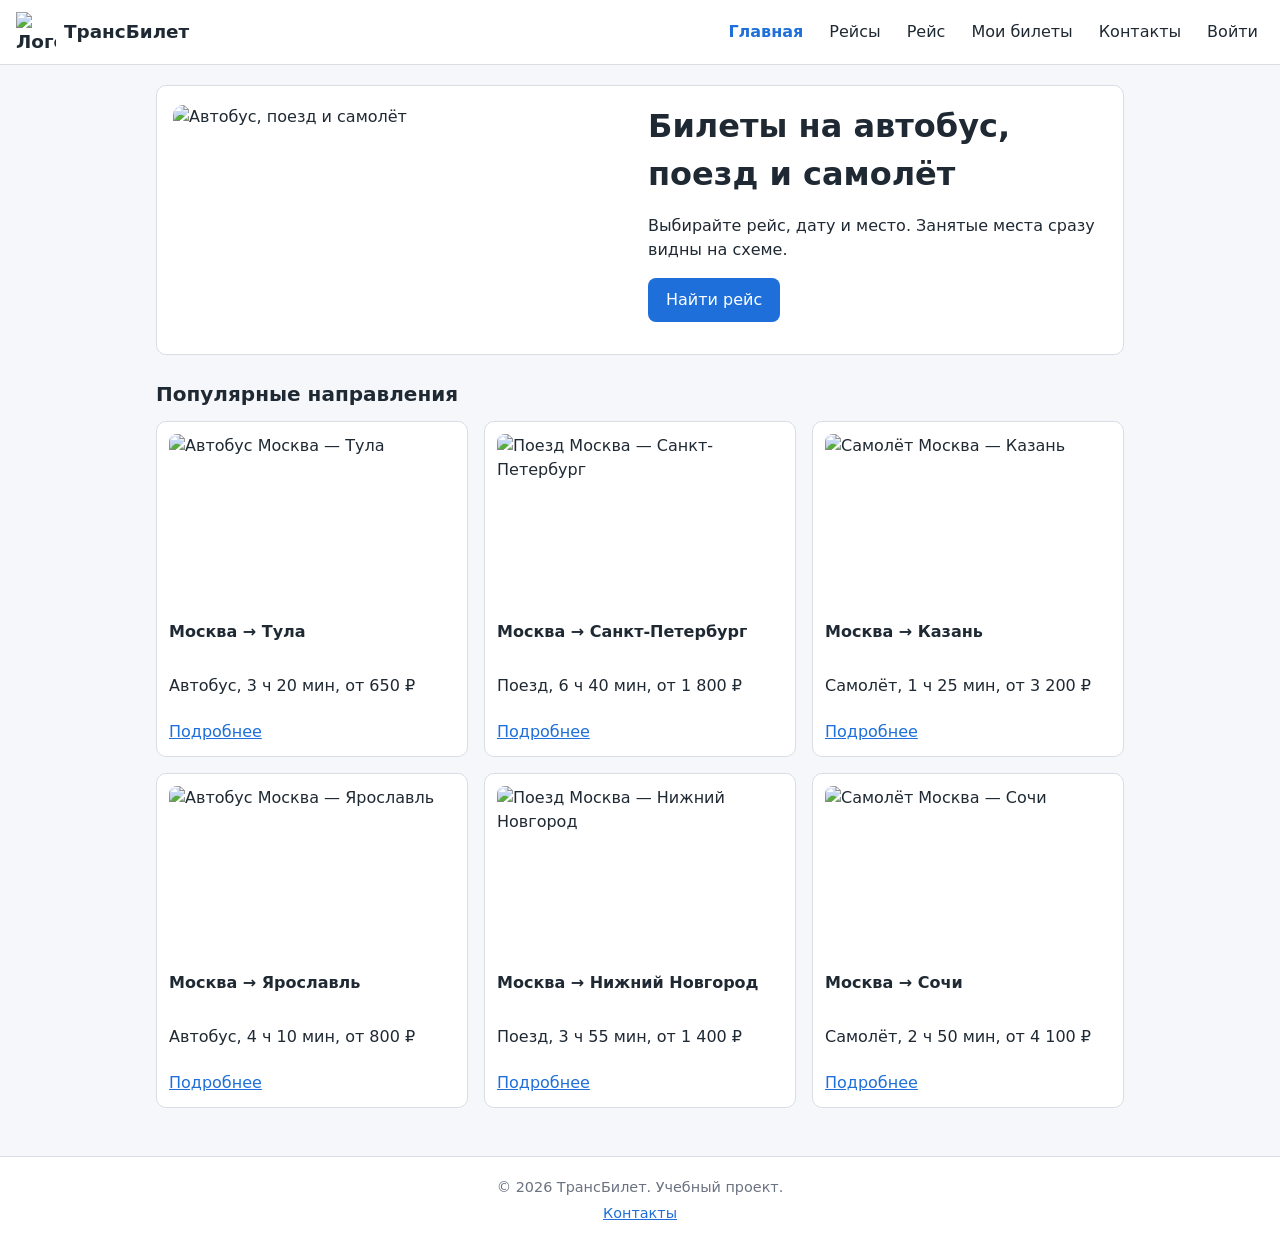
==== index.html @ 279cc083 "практические 1 и 2; хтмл, жабаскрипт, css" ====
<!DOCTYPE html>
<html lang="ru">
<head>
  <meta charset="UTF-8">
  <meta name="viewport" content="width=device-width, initial-scale=1.0">
  <title>ТрансБилет — покупка билетов на транспорт</title>
  <link rel="stylesheet" href="style.css">
</head>
<body>
  <header class="site-header">
    <a href="index.html" class="logo">
      <img src="img/logo.svg" alt="Логотип ТрансБилет" width="40" height="40">
      <span>ТрансБилет</span>
    </a>
    <nav class="main-nav" aria-label="Основная навигация">
      <ul>
        <li><a href="index.html" class="active">Главная</a></li>
        <li><a href="catalog.html">Рейсы</a></li>
        <li><a href="item.html">Рейс</a></li>
        <li><a href="action.html">Мои билеты</a></li>
        <li><a href="contacts.html">Контакты</a></li>
        <li data-auth-slot></li>
      </ul>
    </nav>
  </header>

  <main>
    <section class="hero">
      <img src="img/hero.svg" alt="Автобус, поезд и самолёт" class="hero-img" width="800" height="400">
      <div class="hero-text">
        <h1>Билеты на автобус, поезд и самолёт</h1>
        <p>Выбирайте рейс, дату и место. Занятые места сразу видны на схеме.</p>
        <p><a href="catalog.html" class="btn">Найти рейс</a></p>
      </div>
    </section>

    <section class="featured">
      <h2>Популярные направления</h2>
      <ul class="card-grid">
        <li class="card">
          <img src="img/bus.svg" alt="Автобус Москва — Тула" width="400" height="240">
          <h3>Москва → Тула</h3>
          <p>Автобус, 3 ч 20 мин, от 650 ₽</p>
          <a href="item.html?id=1">Подробнее</a>
        </li>
        <li class="card">
          <img src="img/train.svg" alt="Поезд Москва — Санкт-Петербург" width="400" height="240">
          <h3>Москва → Санкт-Петербург</h3>
          <p>Поезд, 6 ч 40 мин, от 1 800 ₽</p>
          <a href="item.html?id=2">Подробнее</a>
        </li>
        <li class="card">
          <img src="img/plane.svg" alt="Самолёт Москва — Казань" width="400" height="240">
          <h3>Москва → Казань</h3>
          <p>Самолёт, 1 ч 25 мин, от 3 200 ₽</p>
          <a href="item.html?id=3">Подробнее</a>
        </li>
        <li class="card">
          <img src="img/bus.svg" alt="Автобус Москва — Ярославль" width="400" height="240">
          <h3>Москва → Ярославль</h3>
          <p>Автобус, 4 ч 10 мин, от 800 ₽</p>
          <a href="item.html?id=4">Подробнее</a>
        </li>
        <li class="card">
          <img src="img/train.svg" alt="Поезд Москва — Нижний Новгород" width="400" height="240">
          <h3>Москва → Нижний Новгород</h3>
          <p>Поезд, 3 ч 55 мин, от 1 400 ₽</p>
          <a href="item.html?id=5">Подробнее</a>
        </li>
        <li class="card">
          <img src="img/plane.svg" alt="Самолёт Москва — Сочи" width="400" height="240">
          <h3>Москва → Сочи</h3>
          <p>Самолёт, 2 ч 50 мин, от 4 100 ₽</p>
          <a href="item.html?id=6">Подробнее</a>
        </li>
      </ul>
    </section>
  </main>

  <footer class="site-footer">
    <p>© 2026 ТрансБилет. Учебный проект.</p>
    <p><a href="contacts.html">Контакты</a></p>
  </footer>

  <script src="ui.js"></script>
  <script src="auth.js"></script>
</body>
</html>
---- style.css ----
*, *::before, *::after { box-sizing: border-box; }

:root {
  --bg: #f5f7fa;
  --surface: #ffffff;
  --text: #1f2933;
  --muted: #6b7280;
  --accent: #1e6fd9;
  --accent-dark: #1552a3;
  --border: #d9dee5;
  --radius: 10px;
}

html { -webkit-text-size-adjust: 100%; }

body {
  margin: 0;
  font-family: system-ui, -apple-system, "Segoe UI", Roboto, Arial, sans-serif;
  background: var(--bg);
  color: var(--text);
  line-height: 1.5;
  font-size: 16px;
  opacity: 0;
  transition: opacity .22s ease;
}
body.page-ready { opacity: 1; }
body.page-leaving { opacity: 0; }

img { max-width: 100%; height: auto; display: block; }
a { color: var(--accent); }

.site-header {
  display: flex;
  flex-wrap: wrap;
  align-items: center;
  justify-content: space-between;
  gap: 12px;
  padding: 12px 16px;
  background: var(--surface);
  border-bottom: 1px solid var(--border);
}
.logo {
  display: flex;
  align-items: center;
  gap: 8px;
  font-weight: 700;
  text-decoration: none;
  color: var(--text);
  font-size: 1.15rem;
}
.main-nav ul {
  display: flex;
  flex-wrap: wrap;
  align-items: center;
  gap: 8px 14px;
  list-style: none;
  margin: 0;
  padding: 0;
}
.main-nav a {
  text-decoration: none;
  color: var(--text);
  padding: 6px;
  border-radius: 6px;
}
.main-nav a:hover,
.main-nav a:focus { background: #eef4fd; }
.main-nav a.active { color: var(--accent); font-weight: 600; }

main {
  max-width: 1000px;
  margin: 0 auto;
  padding: 20px 16px 48px;
}
h1 { font-size: 1.7rem; margin: 0 0 16px; }
h2 { font-size: 1.25rem; margin: 24px 0 12px; }
h3 { font-size: 1rem; margin: 8px 0; }
.note { color: var(--muted); font-size: 0.9rem; }

.btn {
  display: inline-block;
  background: var(--accent);
  color: #fff;
  text-decoration: none;
  padding: 10px 18px;
  border: none;
  border-radius: 8px;
  font-size: 1rem;
  cursor: pointer;
  font-family: inherit;
  transition: background .15s ease, transform .15s ease;
}
.btn:hover, .btn:focus { background: var(--accent-dark); }
.btn:active { transform: translateY(1px); }
.btn--disabled, .btn:disabled { opacity: 0.55; cursor: not-allowed; }
.btn-ghost {
  background: transparent;
  color: var(--accent);
  border: 1px solid var(--accent);
}
.btn-ghost:hover { background: var(--accent); color: #fff; }
.btn-small { padding: 6px 12px; font-size: .9rem; }
.btn-link {
  background: transparent;
  color: var(--accent);
  border: none;
  cursor: pointer;
  font: inherit;
  padding: 6px 4px;
}
.btn-link:hover { background: #eef4fd; border-radius: 6px; }
.user-name { font-weight: 600; margin-right: 6px; }

.hero {
  display: grid;
  gap: 16px;
  background: var(--surface);
  border: 1px solid var(--border);
  border-radius: var(--radius);
  padding: 16px;
}
.hero-img { border-radius: var(--radius); width: 100%; }

.card-grid {
  display: grid;
  grid-template-columns: repeat(auto-fill, minmax(240px, 1fr));
  gap: 16px;
  list-style: none;
  margin: 0;
  padding: 0;
}
.card {
  background: var(--surface);
  border: 1px solid var(--border);
  border-radius: var(--radius);
  padding: 12px;
  display: flex;
  flex-direction: column;
  gap: 6px;
  transition: transform .18s ease, box-shadow .18s ease;
}
.card:hover {
  transform: translateY(-3px);
  box-shadow: 0 8px 20px rgba(20,30,60,.12);
}
.card img { border-radius: 8px; }
.card a { margin-top: auto; }

.filters {
  display: grid;
  grid-template-columns: repeat(auto-fill, minmax(180px, 1fr));
  gap: 12px;
  background: var(--surface);
  border: 1px solid var(--border);
  border-radius: var(--radius);
  padding: 14px;
  margin-bottom: 12px;
  align-items: end;
}
.filters label {
  display: flex;
  flex-direction: column;
  gap: 4px;
  font-size: 0.9rem;
  color: var(--muted);
}
.filters input,
.filters select {
  padding: 8px 10px;
  font: inherit;
  border: 1px solid var(--border);
  border-radius: 8px;
  background: #fff;
}
.filters button { justify-self: start; }

.table-wrap { overflow-x: auto; }
.catalog-table {
  width: 100%;
  border-collapse: collapse;
  background: var(--surface);
  border: 1px solid var(--border);
  border-radius: var(--radius);
  overflow: hidden;
  min-width: 480px;
}
.catalog-table caption {
  text-align: left;
  padding: 8px 0;
  color: var(--muted);
  caption-side: top;
}
.catalog-table th,
.catalog-table td {
  padding: 10px 12px;
  text-align: left;
  border-bottom: 1px solid var(--border);
}
.catalog-table thead th { background: #eef4fd; }

.row-appear {
  opacity: 0;
  transform: translateY(6px);
  animation: rowIn .35s forwards;
}
@keyframes rowIn { to { opacity: 1; transform: none; } }

.item-detail {
  background: var(--surface);
  border: 1px solid var(--border);
  border-radius: var(--radius);
  padding: 16px;
}
.item-img { border-radius: var(--radius); margin-bottom: 16px; width: 100%; }
.specs {
  display: grid;
  grid-template-columns: max-content 1fr;
  gap: 6px 16px;
  margin: 0 0 16px;
}
.specs dt { font-weight: 600; }
.specs dd { margin: 0; }

.seat-map {
  display: grid;
  grid-template-columns: repeat(4, 44px);
  gap: 8px;
  margin: 8px 0 20px;
}
.seat {
  display: flex;
  align-items: center;
  justify-content: center;
  width: 44px;
  height: 44px;
  border-radius: 8px;
  border: 1px solid var(--border);
  background: #eaf3ff;
  font-size: 0.9rem;
  font-weight: 600;
  color: var(--accent-dark);
  cursor: pointer;
  font-family: inherit;
  transition: background .12s ease, transform .12s ease;
}
.seat:hover:not(:disabled) { background: #d8e6ff; }
.seat.taken {
  background: #d1d5db;
  color: #6b7280;
  text-decoration: line-through;
  cursor: not-allowed;
}
.seat:disabled { cursor: not-allowed; }
.seat.selected {
  background: var(--accent);
  color: #fff;
  border-color: var(--accent-dark);
  transform: scale(1.05);
}

form { display: grid; gap: 10px; max-width: 480px; }
fieldset {
  border: 1px solid var(--border);
  border-radius: var(--radius);
  padding: 12px;
  display: grid;
  gap: 8px;
}
legend { font-weight: 600; padding: 0 4px; }
label { font-size: 0.9rem; color: var(--text); }
input, select, textarea {
  width: 100%;
  padding: 8px 10px;
  font: inherit;
  border: 1px solid var(--border);
  border-radius: 8px;
  background: #fff;
  color: var(--text);
}
input:focus, select:focus, textarea:focus {
  outline: 2px solid var(--accent);
  outline-offset: 1px;
}
[aria-invalid="true"] { border-color: #c0392b; outline-color: #c0392b; }
.field-error { color: #c0392b; font-size: 0.85rem; margin: 2px 0 0; }
.form-status { margin-top: 10px; font-size: 0.9rem; }
.form-status--ok    { color: #1e7a3c; }
.form-status--error { color: #c0392b; }

.order-summary,
.feedback,
.contact-info {
  background: var(--surface);
  border: 1px solid var(--border);
  border-radius: var(--radius);
  padding: 16px;
  margin-bottom: 20px;
}
.order-summary ul { margin: 0 0 12px; padding-left: 20px; }
.total { font-size: 1.1rem; margin: 0; }
.slogan { font-style: italic; color: var(--muted); }

#weather-box {
  background: var(--surface);
  border: 1px solid var(--border);
  border-radius: var(--radius);
  padding: 12px 16px;
  font-size: 0.95rem;
  margin: 12px 0 20px;
}

#map {
  height: 320px;
  border-radius: var(--radius);
  margin-bottom: 20px;
  border: 1px solid var(--border);
}

.auth-grid {
  display: grid;
  grid-template-columns: repeat(auto-fill, minmax(280px, 1fr));
  gap: 20px;
}
.auth-card {
  background: var(--surface);
  border: 1px solid var(--border);
  border-radius: var(--radius);
  padding: 20px;
}

.reveal {
  opacity: 0;
  transform: translateY(14px);
  transition: opacity .45s ease, transform .45s ease;
}
.reveal--visible { opacity: 1; transform: none; }

.toast {
  position: fixed;
  left: 50%;
  bottom: 24px;
  transform: translateX(-50%) translateY(20px);
  background: #1f2933;
  color: #fff;
  padding: 10px 18px;
  border-radius: 999px;
  font-size: .95rem;
  opacity: 0;
  transition: opacity .25s ease, transform .25s ease;
  z-index: 1000;
  pointer-events: none;
  max-width: 90vw;
  text-align: center;
  box-shadow: 0 8px 22px rgba(20,30,60,.25);
}
.toast--visible { opacity: 1; transform: translateX(-50%) translateY(0); }
.toast--error   { background: #c0392b; }
.toast--ok      { background: #1e7a3c; }

.site-footer {
  border-top: 1px solid var(--border);
  background: var(--surface);
  padding: 16px;
  text-align: center;
  color: var(--muted);
  font-size: 0.9rem;
}
.site-footer p { margin: 4px 0; }

@media (min-width: 640px) {
  .hero { grid-template-columns: 1fr 1fr; align-items: center; }
  h1 { font-size: 2rem; }
}
@media (max-width: 480px) {
  .seat-map { grid-template-columns: repeat(4, 1fr); }
  .seat { width: 100%; height: 40px; }
  main { padding: 16px 12px 32px; }
}
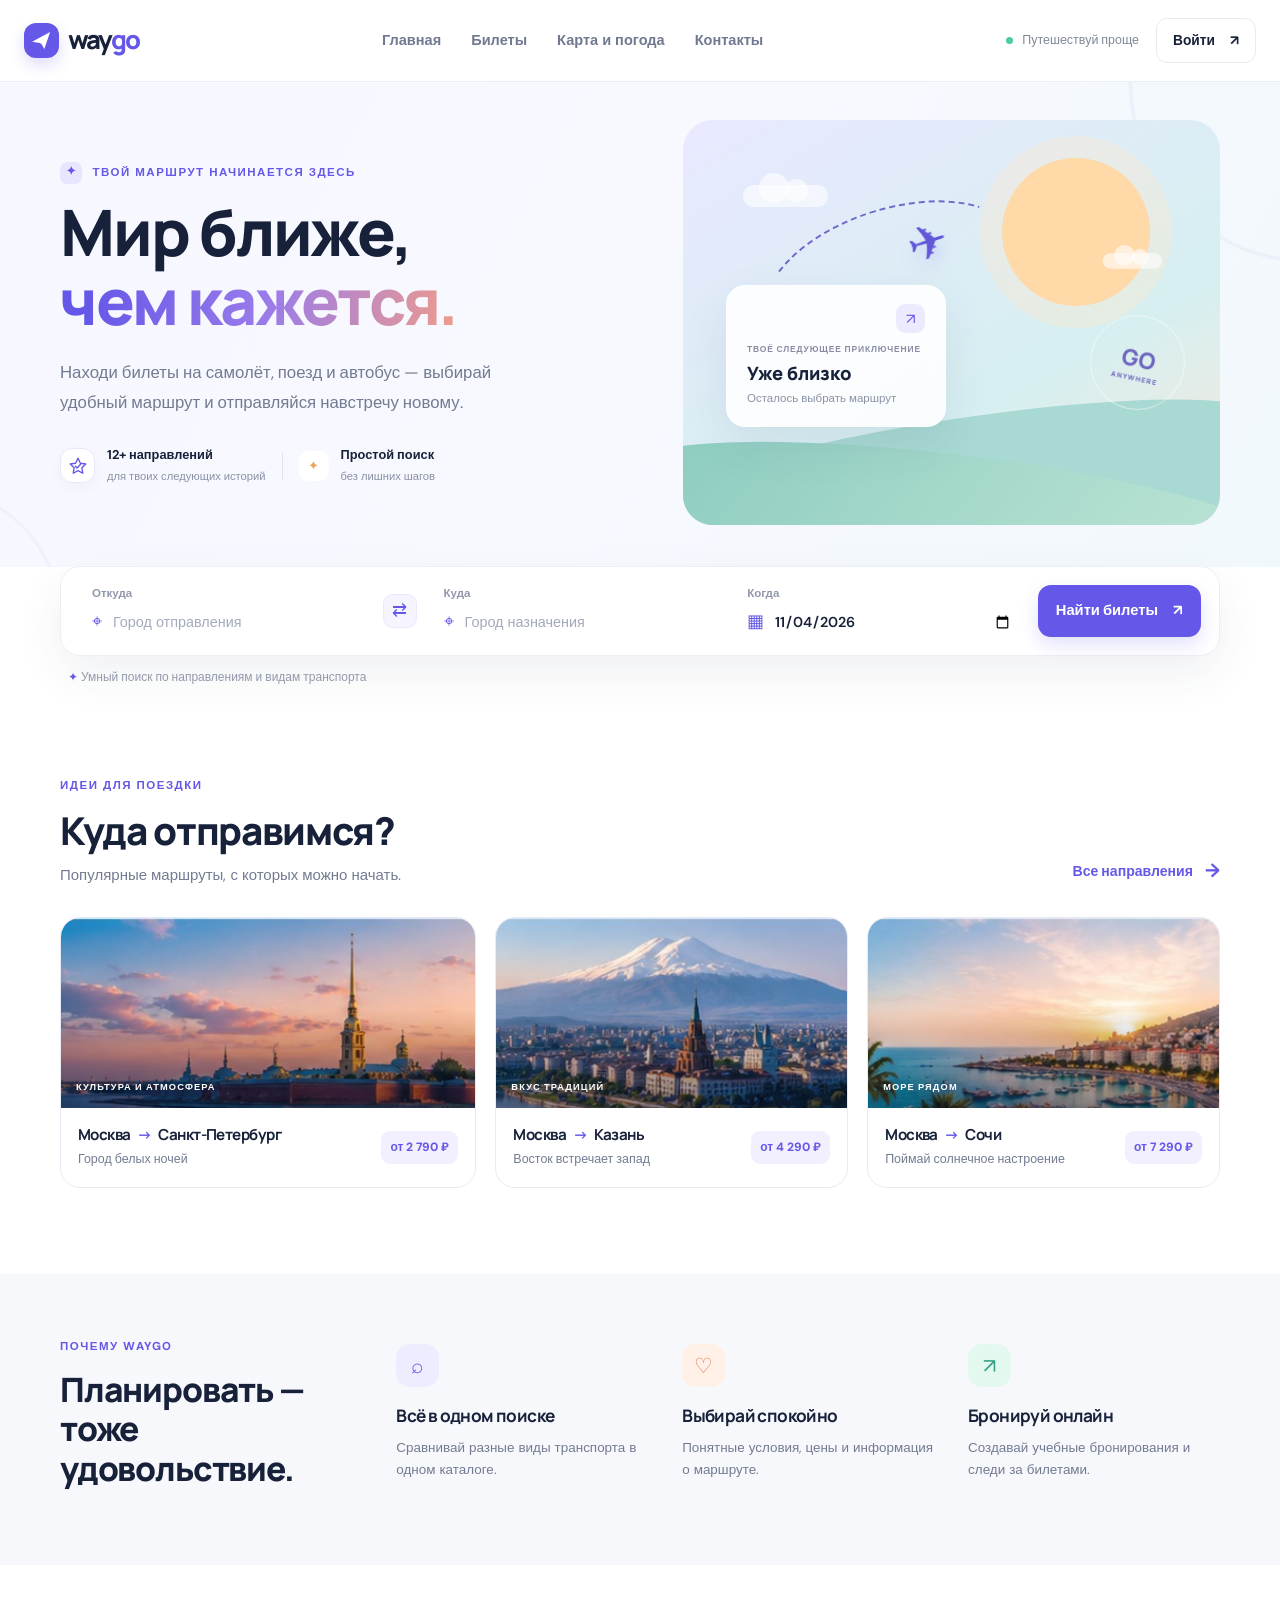
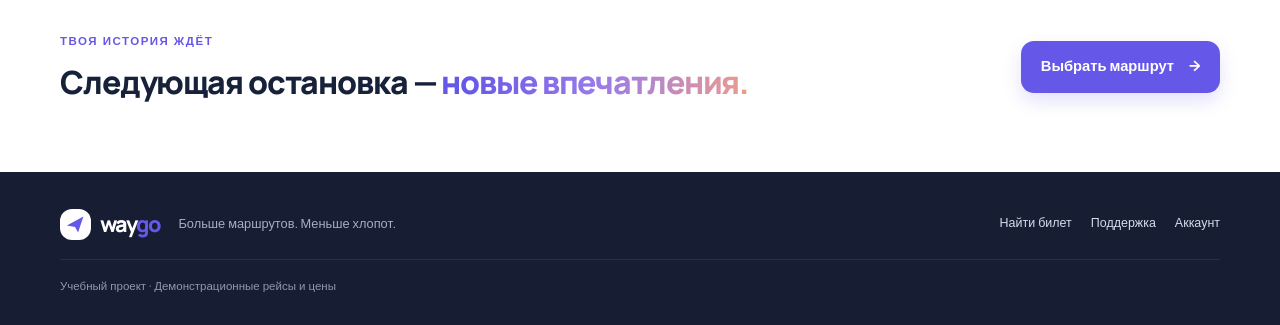
==== commit 4cb17ffb: "ПР 3 и 4: добавлен FastAPI, SQLite, авторизация и деплой" ====
--- a/index.html
+++ b/index.html
@@ -1,88 +1,59 @@
-<!DOCTYPE html>
-<html lang="ru">
-<head>
-  <meta charset="UTF-8">
-  <meta name="viewport" content="width=device-width, initial-scale=1.0">
-  <title>ТрансБилет — покупка билетов на транспорт</title>
-  <link rel="stylesheet" href="style.css">
-</head>
-<body>
-  <header class="site-header">
-    <a href="index.html" class="logo">
-      <img src="img/logo.svg" alt="Логотип ТрансБилет" width="40" height="40">
-      <span>ТрансБилет</span>
-    </a>
-    <nav class="main-nav" aria-label="Основная навигация">
-      <ul>
-        <li><a href="index.html" class="active">Главная</a></li>
-        <li><a href="catalog.html">Рейсы</a></li>
-        <li><a href="item.html">Рейс</a></li>
-        <li><a href="action.html">Мои билеты</a></li>
-        <li><a href="contacts.html">Контакты</a></li>
-        <li data-auth-slot></li>
-      </ul>
-    </nav>
-  </header>
-
-  <main>
-    <section class="hero">
-      <img src="img/hero.svg" alt="Автобус, поезд и самолёт" class="hero-img" width="800" height="400">
-      <div class="hero-text">
-        <h1>Билеты на автобус, поезд и самолёт</h1>
-        <p>Выбирайте рейс, дату и место. Занятые места сразу видны на схеме.</p>
-        <p><a href="catalog.html" class="btn">Найти рейс</a></p>
-      </div>
-    </section>
-
-    <section class="featured">
-      <h2>Популярные направления</h2>
-      <ul class="card-grid">
-        <li class="card">
-          <img src="img/bus.svg" alt="Автобус Москва — Тула" width="400" height="240">
-          <h3>Москва → Тула</h3>
-          <p>Автобус, 3 ч 20 мин, от 650 ₽</p>
-          <a href="item.html?id=1">Подробнее</a>
-        </li>
-        <li class="card">
-          <img src="img/train.svg" alt="Поезд Москва — Санкт-Петербург" width="400" height="240">
-          <h3>Москва → Санкт-Петербург</h3>
-          <p>Поезд, 6 ч 40 мин, от 1 800 ₽</p>
-          <a href="item.html?id=2">Подробнее</a>
-        </li>
-        <li class="card">
-          <img src="img/plane.svg" alt="Самолёт Москва — Казань" width="400" height="240">
-          <h3>Москва → Казань</h3>
-          <p>Самолёт, 1 ч 25 мин, от 3 200 ₽</p>
-          <a href="item.html?id=3">Подробнее</a>
-        </li>
-        <li class="card">
-          <img src="img/bus.svg" alt="Автобус Москва — Ярославль" width="400" height="240">
-          <h3>Москва → Ярославль</h3>
-          <p>Автобус, 4 ч 10 мин, от 800 ₽</p>
-          <a href="item.html?id=4">Подробнее</a>
-        </li>
-        <li class="card">
-          <img src="img/train.svg" alt="Поезд Москва — Нижний Новгород" width="400" height="240">
-          <h3>Москва → Нижний Новгород</h3>
-          <p>Поезд, 3 ч 55 мин, от 1 400 ₽</p>
-          <a href="item.html?id=5">Подробнее</a>
-        </li>
-        <li class="card">
-          <img src="img/plane.svg" alt="Самолёт Москва — Сочи" width="400" height="240">
-          <h3>Москва → Сочи</h3>
-          <p>Самолёт, 2 ч 50 мин, от 4 100 ₽</p>
-          <a href="item.html?id=6">Подробнее</a>
-        </li>
-      </ul>
-    </section>
-  </main>
-
-  <footer class="site-footer">
-    <p>© 2026 ТрансБилет. Учебный проект.</p>
-    <p><a href="contacts.html">Контакты</a></p>
-  </footer>
-
-  <script src="ui.js"></script>
-  <script src="auth.js"></script>
-</body>
-</html>+<!doctype html>
+<html lang="ru">
+<head>
+  <meta charset="utf-8">
+  <meta name="viewport" content="width=device-width, initial-scale=1">
+  <meta name="theme-color" content="#f5f7fb">
+  <meta name="description" content="WayGo — поиск билетов на самолёт, поезд и автобус">
+  <title>Путешествия начинаются здесь — WayGo</title>
+  <link rel="preconnect" href="https://fonts.googleapis.com">
+  <link rel="preconnect" href="https://fonts.gstatic.com" crossorigin>
+  <link href="https://fonts.googleapis.com/css2?family=DM+Sans:wght@400;500;600;700&family=Manrope:wght@400;500;600;700;800&display=swap" rel="stylesheet">
+  <link rel="stylesheet" href="/static/style.css">
+  <script src="/static/app.js" defer></script>
+</head>
+<body>
+<a class="skip-link" href="#main">Перейти к содержимому</a>
+<header class="site-header">
+  <div class="header-inner">
+    <a class="brand" href="/" aria-label="WayGo — главная"><span class="brand-mark" aria-hidden="true"><svg viewBox="0 0 32 32"><path d="M4 17.5 27 5l-7.4 22-4.2-7.6L4 17.5Z" fill="currentColor"/><path d="m15.4 19.4 5.8-7.1-8 5.2" fill="none" stroke="#fff" stroke-width="1.6" stroke-linecap="round" stroke-linejoin="round"/></svg></span><span>way<span class="brand-accent">go</span></span></a>
+    <nav class="main-nav" aria-label="Основная навигация">
+      <a href="/" data-nav="home">Главная</a><a href="/catalog" data-nav="catalog">Билеты</a><a href="/explore" data-nav="explore">Карта и погода</a><a href="/contacts" data-nav="contacts">Контакты</a>
+    </nav>
+    <div class="header-actions"><span class="secure-note"><span class="status-dot"></span> Путешествуй проще</span><a class="button button-small button-outline" href="/auth" id="account-link">Войти <span aria-hidden="true">↗</span></a><button class="menu-toggle" aria-label="Открыть меню" aria-expanded="false">☰</button></div>
+  </div>
+</header>
+<main id="main">
+<section class="hero-section">
+ <div class="hero-bg-orb orb-one"></div><div class="hero-bg-orb orb-two"></div>
+ <div class="container hero-layout">
+  <div class="hero-copy"><div class="eyebrow"><span class="eyebrow-icon">✦</span> ТВОЙ МАРШРУТ НАЧИНАЕТСЯ ЗДЕСЬ</div>
+   <h1>Мир ближе,<br><span class="gradient-text">чем кажется.</span></h1>
+   <p class="hero-lead">Находи билеты на самолёт, поезд и автобус — выбирай удобный маршрут и отправляйся навстречу новому.</p>
+   <div class="hero-proof"><span class="proof-icon" aria-hidden="true"><svg viewBox="0 0 24 24" fill="none"><path d="M12 3.5 14.6 9l5.9.8-4.3 4.2 1 5.9-5.2-2.8-5.2 2.8 1-5.9-4.3-4.2 5.9-.8L12 3.5Z" stroke="currentColor" stroke-width="1.5" stroke-linejoin="round"/><path d="m9.2 12.3 1.8 1.8 3.8-4" stroke="currentColor" stroke-width="1.5" stroke-linecap="round" stroke-linejoin="round"/></svg></span><span><b>12+ направлений</b><br><small>для твоих следующих историй</small></span><span class="proof-divider"></span><span class="proof-star">✦</span><span><b>Простой поиск</b><br><small>без лишних шагов</small></span></div>
+  </div>
+  <div class="hero-art" aria-label="Иллюстрация путешествия"><div class="art-sun"></div><div class="art-cloud cloud-a"></div><div class="art-cloud cloud-b"></div><div class="art-route route-a"></div><div class="art-plane">✈</div><div class="art-card"><span class="art-card-icon">↗</span><span class="art-card-label">ТВОЁ СЛЕДУЮЩЕЕ ПРИКЛЮЧЕНИЕ</span><strong>Уже близко</strong><small>Осталось выбрать маршрут</small></div><div class="art-stamp">GO<br><span>ANYWHERE</span></div><div class="art-hill hill-back"></div><div class="art-hill hill-front"></div></div>
+ </div>
+</section>
+<section class="search-wrap container" aria-label="Поиск билетов">
+ <form class="search-panel" id="home-search">
+  <div class="search-field"><label for="origin">Откуда</label><div class="field-with-icon"><span>⌖</span><input id="origin" name="origin" placeholder="Город отправления" autocomplete="off"></div></div>
+  <button type="button" class="swap-button" id="swap-cities" aria-label="Поменять города местами">⇄</button>
+  <div class="search-field"><label for="destination">Куда</label><div class="field-with-icon"><span>⌖</span><input id="destination" name="destination" placeholder="Город назначения" autocomplete="off"></div></div>
+  <div class="search-field date-field"><label for="travel-date">Когда</label><div class="field-with-icon"><span>▦</span><input id="travel-date" name="date" type="date" value="2026-11-04"></div></div>
+  <button class="button button-primary search-submit" type="submit"><span>Найти билеты</span><span aria-hidden="true">↗</span></button>
+ </form>
+ <p class="search-hint"><span>✦</span> Умный поиск по направлениям и видам транспорта</p>
+</section>
+<section class="section container">
+ <div class="section-heading"><div><div class="eyebrow">ИДЕИ ДЛЯ ПОЕЗДКИ</div><h2>Куда отправимся?</h2><p>Популярные маршруты, с которых можно начать.</p></div><a class="text-link" href="/catalog">Все направления <span>→</span></a></div>
+ <div class="destination-grid" id="featured-trips">
+  <article class="destination-card destination-large"><div class="destination-visual visual-petersburg"><span class="visual-label">КУЛЬТУРА И АТМОСФЕРА</span></div><div class="destination-info"><div><h3>Москва <span>→</span> Санкт-Петербург</h3><p>Город белых ночей</p></div><span class="price-tag">от 2 790 ₽</span></div><a class="card-hit" href="/catalog?origin=Москва&destination=Санкт-Петербург" aria-label="Билеты из Москвы в Санкт-Петербург"></a></article>
+  <article class="destination-card"><div class="destination-visual visual-kazan"><span class="visual-label">ВКУС ТРАДИЦИЙ</span></div><div class="destination-info"><div><h3>Москва <span>→</span> Казань</h3><p>Восток встречает запад</p></div><span class="price-tag">от 4 290 ₽</span></div><a class="card-hit" href="/catalog?origin=Москва&destination=Казань" aria-label="Билеты из Москвы в Казань"></a></article>
+  <article class="destination-card"><div class="destination-visual visual-sochi"><span class="visual-label">МОРЕ РЯДОМ</span></div><div class="destination-info"><div><h3>Москва <span>→</span> Сочи</h3><p>Поймай солнечное настроение</p></div><span class="price-tag">от 7 290 ₽</span></div><a class="card-hit" href="/catalog?origin=Москва&destination=Сочи" aria-label="Билеты из Москвы в Сочи"></a></article>
+ </div>
+</section>
+<section class="feature-band"><div class="container feature-inner"><div><div class="eyebrow">ПОЧЕМУ WAYGO</div><h2>Планировать —<br>тоже удовольствие.</h2></div><div class="feature-item"><span class="feature-icon icon-lilac">⌕</span><h3>Всё в одном поиске</h3><p>Сравнивай разные виды транспорта в одном каталоге.</p></div><div class="feature-item"><span class="feature-icon icon-peach">♡</span><h3>Выбирай спокойно</h3><p>Понятные условия, цены и информация о маршруте.</p></div><div class="feature-item"><span class="feature-icon icon-mint">↗</span><h3>Бронируй онлайн</h3><p>Создавай учебные бронирования и следи за билетами.</p></div></div></section>
+<section class="section container bottom-cta"><div><div class="eyebrow">ТВОЯ ИСТОРИЯ ЖДЁТ</div><h2>Следующая остановка — <span class="gradient-text">новые впечатления.</span></h2></div><a href="/catalog" class="button button-primary">Выбрать маршрут <span>→</span></a></section>
+</main><footer class="site-footer"><div class="footer-inner"><a class="brand brand-footer" href="/"><span class="brand-mark" aria-hidden="true"><svg viewBox="0 0 32 32"><path d="M4 17.5 27 5l-7.4 22-4.2-7.6L4 17.5Z" fill="currentColor"/></svg></span><span>way<span class="brand-accent">go</span></span></a><p>Больше маршрутов. Меньше хлопот.</p><div class="footer-links"><a href="/catalog">Найти билет</a><a href="/contacts">Поддержка</a><a href="/auth">Аккаунт</a></div><small>Учебный проект · Демонстрационные рейсы и цены</small></div></footer>
+</body></html>
--- a/static/style.css
+++ b/static/style.css
@@ -0,0 +1,63 @@
+:root{--ink:#17213a;--muted:#727b91;--soft:#f5f7fb;--line:#e6eaf2;--purple:#6558e8;--purple-dark:#5043d3;--mint:#b9f0df;--white:#fff;--shadow:0 18px 50px rgba(34,43,78,.08);--radius:22px}
+*{box-sizing:border-box}html{scroll-behavior:smooth}body{margin:0;background:#fff;color:var(--ink);font-family:"DM Sans",Arial,sans-serif;font-size:15px;line-height:1.6;-webkit-font-smoothing:antialiased}h1,h2,h3,p{margin-top:0}h1,h2,h3,.brand{font-family:"Manrope","DM Sans",sans-serif;letter-spacing:-.035em}h1{font-size:clamp(2.5rem,5vw,4.65rem);line-height:1.08;font-weight:800;margin-bottom:22px}h2{font-size:clamp(1.8rem,3vw,2.55rem);line-height:1.18;font-weight:800;margin-bottom:12px}h3{font-size:1.08rem;line-height:1.35;margin-bottom:5px}p{color:var(--muted)}a{color:inherit;text-decoration:none}button,input,select,textarea{font:inherit}button,a,input,select,textarea{outline-color:var(--purple);outline-offset:3px}button{cursor:pointer}.container{width:min(1160px,calc(100% - 48px));margin-inline:auto}.skip-link{position:absolute;left:-999px;top:8px;background:#fff;padding:12px;z-index:99}.skip-link:focus{left:8px}.site-header{height:82px;border-bottom:1px solid rgba(230,234,242,.8);background:rgba(255,255,255,.94);position:relative;z-index:10}.header-inner{width:min(1240px,calc(100% - 48px));height:100%;margin:auto;display:flex;align-items:center;justify-content:space-between;gap:24px}.brand{display:inline-flex;align-items:center;gap:9px;font-size:1.6rem;font-weight:800;letter-spacing:-.07em;flex-shrink:0}.brand-mark{width:35px;height:35px;border-radius:12px;background:var(--purple);color:#fff;display:grid;place-items:center;box-shadow:0 7px 15px #6558e833}.brand-mark svg{width:25px;height:25px}.brand-accent{color:var(--purple)}.main-nav{display:flex;align-items:center;gap:30px}.main-nav a{font-size:.91rem;font-weight:600;color:#707991;transition:color .2s}.main-nav a:hover,.main-nav a.active{color:var(--purple)}.header-actions{display:flex;align-items:center;gap:17px}.secure-note{font-size:.78rem;color:#80889b;white-space:nowrap}.status-dot{display:inline-block;width:7px;height:7px;background:#4cc9a6;border-radius:50%;margin-right:6px}.button{display:inline-flex;align-items:center;justify-content:center;gap:15px;border:0;border-radius:13px;padding:14px 20px;font-weight:700;font-size:.92rem;transition:transform .18s,box-shadow .18s,background .18s;white-space:nowrap}.button:hover{transform:translateY(-2px)}.button-primary{color:#fff;background:var(--purple);box-shadow:0 8px 18px #6558e82e}.button-primary:hover{background:var(--purple-dark);box-shadow:0 12px 24px #6558e83d}.button-outline{border:1px solid var(--line);background:#fff;color:var(--ink)}.button-small{padding:10px 16px;font-size:.86rem;border-radius:11px}.menu-toggle{display:none;border:1px solid var(--line);background:#fff;border-radius:10px;padding:8px 10px;color:var(--ink)}
+.hero-section{position:relative;overflow:hidden;background:linear-gradient(118deg,#f7f8ff 0%,#f7f9ff 49%,#f1f8fb 100%);min-height:485px}.hero-layout{display:grid;grid-template-columns:1.05fr .95fr;align-items:center;gap:30px;min-height:485px;padding-top:20px;padding-bottom:25px;position:relative}.hero-copy{padding:22px 0 18px;z-index:1}.eyebrow{font-size:.72rem;letter-spacing:.13em;font-weight:800;color:var(--purple);margin-bottom:13px}.eyebrow-icon{display:inline-grid;place-items:center;background:#e8e6ff;width:22px;height:22px;border-radius:7px;margin-right:6px;letter-spacing:0}.gradient-text{background:linear-gradient(95deg,#6558e8 8%,#9a7bea 52%,#ee9c8b 100%);-webkit-background-clip:text;background-clip:text;color:transparent}.hero-lead{font-size:1.05rem;max-width:480px;line-height:1.8;margin-bottom:28px}.hero-proof{display:flex;align-items:center;gap:12px;font-size:.8rem}.hero-proof b{font-size:.8rem}.hero-proof small{color:#8991a5;font-size:.7rem}.proof-avatars{display:flex;padding-left:2px}.proof-avatars i{width:29px;height:29px;border:2px solid #f7f8ff;border-radius:50%;display:grid;place-items:center;margin-left:-5px;background:#c9d6ff;color:#4d4a8c;font-size:.67rem;font-style:normal;font-weight:700}.proof-avatars i:nth-child(2){background:#ffd7c8;color:#8c594d}.proof-avatars i:nth-child(3){background:#c5efe2;color:#286e60}.proof-divider{width:1px;height:28px;background:#dfe3ef;margin:0 4px}.proof-star{display:grid;place-items:center;background:#fff;width:30px;height:30px;border-radius:10px;color:#e6a55b}.hero-art{height:405px;position:relative;overflow:hidden;border-radius:30px;background:linear-gradient(150deg,#e9e9ff,#d6eff0 65%,#f7e9dc);isolation:isolate}.art-sun{position:absolute;width:148px;height:148px;border-radius:50%;background:#ffd9a7;top:38px;right:70px;box-shadow:0 0 0 22px #ffe8ca55}.art-cloud{position:absolute;height:22px;width:85px;background:#fff9;border-radius:20px;top:65px;left:60px}.art-cloud:before,.art-cloud:after{content:"";position:absolute;background:inherit;border-radius:50%;width:30px;height:30px;top:-12px;left:16px}.art-cloud:after{width:23px;height:23px;left:42px;top:-6px}.cloud-b{left:auto;right:45px;top:130px;transform:scale(.7)}.art-route{position:absolute;width:270px;height:150px;left:14%;top:88px;border:2px dashed #7169c9;border-color:#7169c9 transparent transparent transparent;border-radius:50%;transform:rotate(-18deg)}.art-plane{position:absolute;left:42%;top:85px;font-size:3rem;color:#6257d7;transform:rotate(-18deg);filter:drop-shadow(0 10px 8px #6558e833)}.art-card{position:absolute;top:165px;left:8%;z-index:3;background:#ffffffdf;backdrop-filter:blur(8px);border:1px solid #fff;border-radius:19px;padding:18px 20px;width:220px;box-shadow:0 18px 45px #42477518;display:flex;flex-direction:column}.art-card-icon{align-self:flex-end;background:#eceaff;color:var(--purple);border-radius:9px;width:29px;height:29px;display:grid;place-items:center;margin-bottom:10px}.art-card-label{font-size:.53rem;letter-spacing:.1em;color:#888ca4;font-weight:800}.art-card strong{font:800 1.15rem Manrope;margin:3px 0 4px}.art-card small{color:#8991a5;font-size:.72rem}.art-stamp{position:absolute;right:35px;top:195px;border:1px solid #fff9;border-radius:50%;width:95px;height:95px;display:grid;align-content:center;text-align:center;color:#6c64bf;font:800 1.4rem Manrope;transform:rotate(12deg);z-index:3}.art-stamp span{font-size:.42rem;letter-spacing:.14em}.art-hill{position:absolute;bottom:-55px;width:125%;height:180px;left:-12%;border-radius:50% 50% 0 0/30% 30% 0 0}.hill-back{background:#a8d9d2;transform:rotate(-9deg);bottom:-75px}.hill-front{background:linear-gradient(120deg,#8acbbf,#c4e8d8);transform:rotate(7deg);bottom:-110px}.hero-bg-orb{position:absolute;border-radius:50%;filter:blur(1px);pointer-events:none}.orb-one{width:360px;height:360px;border:1px solid #d8d9f2;right:-210px;top:-180px}.orb-two{width:260px;height:260px;border:1px solid #d8d9f2;left:-200px;bottom:-180px}
+.search-wrap{position:relative;margin-top:-1px;z-index:4}.search-panel{display:grid;grid-template-columns:1fr 35px 1fr 1fr auto;gap:13px;align-items:center;background:#fff;border:1px solid #eceef5;border-radius:20px;padding:18px;box-shadow:0 18px 45px #26345b12}.search-field{padding:0 13px;min-width:0}.search-field label,.control-label{display:block;color:#9098aa;font-size:.72rem;font-weight:700;margin-bottom:4px}.field-with-icon{display:flex;align-items:center;gap:9px}.field-with-icon>span{color:var(--purple);font-size:1.15rem}.field-with-icon input{border:0;outline:none;width:100%;min-width:0;color:var(--ink);font-weight:600;background:transparent;font-size:.9rem}.field-with-icon input::placeholder{color:#a3aabb;font-weight:500}.swap-button{width:34px;height:34px;border:1px solid #e9e8ff;border-radius:10px;background:#f6f5ff;color:var(--purple);font-size:1.15rem}.search-submit{padding:14px 18px}.search-hint{font-size:.75rem;margin:12px 8px 0;color:#9199ab}.search-hint span{color:var(--purple)}
+.section{padding-top:90px;padding-bottom:86px}.section-heading{display:flex;align-items:flex-end;justify-content:space-between;gap:20px;margin-bottom:30px}.section-heading h2{margin-bottom:9px}.section-heading p{margin-bottom:0}.text-link{display:inline-flex;align-items:center;gap:12px;color:var(--purple);font-size:.88rem;font-weight:700}.text-link span{font-size:1.2rem;transition:transform .2s}.text-link:hover span{transform:translateX(4px)}.destination-grid{display:grid;grid-template-columns:1.18fr 1fr 1fr;gap:19px}.destination-card{border:1px solid var(--line);border-radius:20px;overflow:hidden;position:relative;background:#fff;transition:transform .2s,box-shadow .2s}.destination-card:hover{transform:translateY(-4px);box-shadow:var(--shadow)}.destination-visual{height:190px;position:relative;overflow:hidden}.visual-label{position:absolute;bottom:13px;left:15px;font-size:.58rem;letter-spacing:.12em;font-weight:800;color:#fff;text-shadow:0 2px 9px #15213d55}.visual-petersburg{background-image:linear-gradient(180deg,transparent 48%,rgba(15,25,52,.48)),url("/static/images/petersburg.jpg");background-size:cover;background-position:center 48%}.visual-sun{display:none}.visual-building{display:none}.visual-water{display:none}.visual-kazan{background-image:linear-gradient(180deg,transparent 48%,rgba(15,25,52,.48)),url("/static/images/kazan.jpg");background-size:cover;background-position:center 48%}.kazan-moon{display:none}.kazan-tower{display:none}.visual-sochi{background-image:linear-gradient(180deg,transparent 48%,rgba(15,25,52,.48)),url("/static/images/sochi.jpg");background-size:cover;background-position:center 48%}.sochi-sun{display:none}.sochi-palm{display:none}.destination-info{display:flex;align-items:center;justify-content:space-between;gap:10px;padding:17px}.destination-info h3{font-size:.95rem}.destination-info h3 span{color:var(--purple);margin:0 4px}.destination-info p{font-size:.78rem;margin:0}.price-tag{font-size:.75rem;white-space:nowrap;font-weight:800;color:var(--purple);background:#f2f0ff;border-radius:9px;padding:7px 9px}.card-hit{position:absolute;inset:0;z-index:2}
+.feature-band{background:#f7f8fc;padding:64px 0}.feature-inner{display:grid;grid-template-columns:1.2fr repeat(3,1fr);gap:34px;align-items:start}.feature-inner h2{font-size:2.1rem}.feature-item{padding-top:6px}.feature-icon,.contact-icon{width:43px;height:43px;display:grid;place-items:center;border-radius:14px;font-size:1.3rem;margin-bottom:17px}.icon-lilac{background:#eeecff;color:#695be7}.icon-peach{background:#fff0e8;color:#d77d57}.icon-mint{background:#e3f8ef;color:#349f83}.feature-item h3{margin-bottom:9px}.feature-item p{font-size:.84rem;line-height:1.7;margin:0}.bottom-cta{display:flex;justify-content:space-between;align-items:center;gap:20px;padding-top:68px;padding-bottom:70px}.bottom-cta h2{font-size:2rem;margin-bottom:0;max-width:690px}.site-footer{background:#171d32;color:#fff;padding:35px 0 28px}.footer-inner{width:min(1160px,calc(100% - 48px));margin:auto;display:grid;grid-template-columns:auto 1fr auto;align-items:center;gap:18px}.brand-footer{color:#fff;font-size:1.35rem}.brand-footer .brand-mark{background:#fff;color:var(--purple);box-shadow:none;width:31px;height:31px}.brand-footer .brand-mark svg{width:23px}.footer-inner p{margin:0;font-size:.8rem;color:#a5aec4}.footer-links{display:flex;gap:19px;font-size:.78rem;color:#d7dced}.footer-links a:hover{color:#c8c1ff}.footer-inner small{grid-column:1/-1;color:#8e98b2;font-size:.72rem;border-top:1px solid #ffffff16;padding-top:18px}
+.page-hero{padding:62px 0 34px;background:linear-gradient(120deg,#f7f8ff,#f5fafb)}.page-hero h1{font-size:clamp(2.4rem,4vw,3.5rem);margin-bottom:12px}.page-hero p{max-width:630px;margin-bottom:15px;font-size:1rem}.breadcrumbs{display:flex;gap:10px;align-items:center;color:#9299ab;font-size:.76rem;margin-top:23px}.breadcrumbs a{color:#6d7690}.breadcrumbs a:hover{color:var(--purple)}.compact-hero{padding-top:35px}.compact-hero .breadcrumbs{margin:0 0 25px}
+.catalog-layout{display:grid;grid-template-columns:260px minmax(0,1fr);gap:28px;padding-top:40px;padding-bottom:80px;align-items:start}.filter-panel,.content-card,.aside-card{border:1px solid var(--line);border-radius:20px;background:#fff;padding:23px}.filter-panel{position:sticky;top:20px}.filter-title{display:flex;justify-content:space-between;align-items:center;margin-bottom:23px}.filter-title h2{font-size:1.2rem;margin:0}.reset-button{border:0;background:transparent;color:var(--purple);font-size:.76rem;font-weight:700}.control-label{margin-top:16px;color:#646e85}.text-input{width:100%;min-width:0;border:1px solid #e3e7f0;background:#fff;border-radius:11px;padding:12px 13px;color:var(--ink);font-size:.88rem;transition:border .2s,box-shadow .2s}.text-input:focus{border-color:#9b92f3;box-shadow:0 0 0 3px #6558e814;outline:0}.text-input::placeholder{color:#a1a9b8}.filter-note{display:flex;gap:10px;background:#f5f3ff;border-radius:12px;padding:13px;margin-top:24px}.filter-note span{color:var(--purple)}.filter-note p{font-size:.73rem;margin:0;line-height:1.55}.results-toolbar{display:flex;align-items:center;justify-content:space-between;gap:15px;margin-bottom:18px}.results-toolbar h2{font-size:1.45rem;margin-bottom:3px}.results-toolbar p{font-size:.8rem;margin:0}.sort-badge{background:#f2f4fa;color:#858da2;border-radius:9px;padding:7px 10px;font-size:.69rem;white-space:nowrap}.trip-list{display:grid;gap:14px}.trip-card{border:1px solid var(--line);border-radius:18px;padding:19px;display:grid;grid-template-columns:minmax(0,1fr) auto;gap:14px;transition:box-shadow .2s,border .2s}.trip-card:hover{border-color:#d6d1ff;box-shadow:0 10px 28px #26345b0b}.trip-badge{font-size:.65rem;font-weight:800;letter-spacing:.04em;color:var(--purple);background:#f1efff;border-radius:7px;padding:5px 8px;display:inline-block;margin-bottom:14px}.trip-mainline{display:grid;grid-template-columns:1fr 1fr 1fr;align-items:center;gap:12px}.trip-city strong{display:block;font:800 1.4rem Manrope;letter-spacing:-.04em}.trip-city small{display:block;color:#858da2;font-size:.75rem}.trip-city:last-child{text-align:right}.trip-duration{text-align:center;color:#8a92a6;font-size:.72rem}.duration-line{display:flex;align-items:center;gap:5px;margin-bottom:5px}.duration-line:before,.duration-line:after{content:"";height:1px;background:#dfe3ee;flex:1}.duration-line span{color:var(--purple);font-size:1rem}.trip-meta{display:flex;gap:14px;flex-wrap:wrap;color:#828ba0;font-size:.74rem;margin-top:17px}.trip-price{display:flex;flex-direction:column;align-items:flex-end;justify-content:space-between;min-width:125px}.trip-price strong{font:800 1.25rem Manrope;white-space:nowrap}.trip-price small{color:#8a92a6;font-size:.7rem}.trip-price .button{padding:10px 13px;font-size:.8rem}.loading-card,.empty-state{border:1px dashed #dce1ec;border-radius:15px;padding:30px;text-align:center;color:#8790a5;background:#fafbfe}
+.detail-layout{display:grid;grid-template-columns:minmax(0,1fr) 300px;gap:24px;padding-top:30px;padding-bottom:80px;align-items:start}.detail-main{min-width:0}.detail-card{border:1px solid var(--line);border-radius:22px;padding:27px;background:#fff}.detail-card h2{font-size:1.7rem}.detail-route{display:grid;grid-template-columns:1fr minmax(110px,.7fr) 1fr;gap:15px;align-items:center;padding:27px 0;border-bottom:1px solid var(--line);border-top:1px solid var(--line);margin:22px 0}.detail-city strong{display:block;font:800 2rem Manrope}.detail-city small{display:block;color:#8b93a7}.detail-city:last-child{text-align:right}.detail-route-center{text-align:center;color:#8b93a7;font-size:.75rem}.detail-route-center .line{height:1px;background:#dce1ed;position:relative;margin:12px 0}.detail-route-center .line:after{content:"✈";position:absolute;left:calc(50% - 11px);top:-14px;background:#fff;padding:0 5px;color:var(--purple);font-size:1.1rem}.detail-stats{display:grid;grid-template-columns:repeat(3,1fr);gap:12px}.stat-box{padding:14px;background:#f7f8fc;border-radius:12px}.stat-box small{display:block;font-size:.7rem;color:#8a92a6;margin-bottom:5px}.stat-box strong{font-size:.88rem}.detail-bottom{display:flex;justify-content:space-between;align-items:center;gap:18px;margin-top:25px}.detail-price small{display:block;color:#8a92a6;font-size:.76rem}.detail-price strong{font:800 1.8rem Manrope}.aside-card{padding:24px}.aside-icon{display:grid;place-items:center;width:42px;height:42px;background:#f0edff;border-radius:13px;color:var(--purple);font-size:1.25rem;margin-bottom:17px}.aside-card h3{font-size:1.2rem;margin-bottom:9px}.aside-card p{font-size:.84rem;line-height:1.7}.check-list{list-style:none;padding:0;margin:20px 0}.check-list li{font-size:.82rem;padding:7px 0;color:#626d83}.check-list li:before{content:"✓";color:#39a889;background:#e5f8f0;border-radius:50%;margin-right:9px;padding:2px 5px;font-size:.7rem}.aside-card>small{font-size:.7rem;color:#9aa1b0}
+.booking-layout{display:grid;grid-template-columns:minmax(0,1.2fr) minmax(280px,.8fr);gap:24px;padding-top:35px;padding-bottom:80px;align-items:start}.booking-main,.booking-aside{display:grid;gap:20px;min-width:0}.card-heading{display:flex;align-items:flex-start;justify-content:space-between;gap:15px}.card-heading h2,.passenger-card h2{font-size:1.45rem;margin-bottom:5px}.card-heading p{font-size:.82rem;margin:0}.seat-legend{display:flex;align-items:center;gap:6px;font-size:.68rem;color:#8b93a7;white-space:nowrap}.seat-legend i{width:10px;height:10px;border:1px solid #d6dbea;border-radius:3px;display:inline-block;margin-left:5px}.seat-legend .occupied-dot{background:#e7eaf1}.seat-map{display:grid;grid-template-columns:repeat(6,minmax(0,1fr));gap:9px;margin-top:27px}.seat{border:1px solid #dfe4ee;border-radius:9px;background:#fff;padding:10px 0;color:#67728a;font-size:.76rem;font-weight:700}.seat:hover:not(:disabled){border-color:var(--purple);color:var(--purple);background:#f5f3ff}.seat.selected{background:var(--purple);border-color:var(--purple);color:#fff}.seat:disabled{background:#edf0f5;color:#b4bbca;border-color:#edf0f5;cursor:not-allowed;text-decoration:line-through}.seat-footnote{font-size:.72rem;color:#9aa1b0;margin-top:18px}.passenger-card h2{margin-bottom:20px}.stack-form{display:grid;gap:10px}.stack-form label{font-size:.78rem;font-weight:700;color:#59647b;margin-top:6px}.booking-summary{display:flex;justify-content:space-between;gap:15px;padding:15px;background:#f7f8fc;border-radius:12px;margin:10px 0}.booking-summary span,.booking-summary strong{display:block}.booking-summary span{font-size:.72rem;color:#8a92a6}.booking-summary strong{font-size:.95rem;margin-top:4px}.button-wide{width:100%}.form-footnote{font-size:.72rem;margin:0;text-align:center}.form-message{font-size:.82rem;margin:3px 0 0;min-height:1px}.form-message.success{color:#21886c}.form-message.error{color:#c64d61}.my-tickets{padding:20px}.my-tickets .card-heading h2{font-size:1.25rem}.ticket-history{display:grid;grid-template-columns:minmax(0,1.15fr) minmax(0,.9fr) auto;grid-template-areas:"route meta price" "date meta price";align-items:center;column-gap:18px;row-gap:4px;border-top:1px solid var(--line);padding:16px 0}.ticket-history:first-child{border-top:0}.ticket-history strong{grid-area:route;display:block;min-width:0;font-size:.88rem;line-height:1.4;overflow-wrap:anywhere}.ticket-history small{display:block;min-width:0;color:#8991a5;font-size:.74rem;line-height:1.5;overflow-wrap:anywhere}.ticket-history small:nth-of-type(1){grid-area:date}.ticket-history small:nth-of-type(2){grid-area:meta}.ticket-history .history-price{grid-area:price;justify-self:end;align-self:center;color:var(--purple);font-weight:800;font-size:.9rem;white-space:nowrap;margin:0;padding:8px 11px;background:#f2f0ff;border-radius:10px}.muted{font-size:.84rem}
+.contacts-layout{display:grid;grid-template-columns:.9fr 1.1fr;gap:55px;padding-top:45px;padding-bottom:85px;align-items:start}.contact-info{display:grid;gap:14px}.contact-card{display:flex;gap:16px;align-items:center;padding:20px 0;border-bottom:1px solid var(--line)}.contact-card .contact-icon{flex-shrink:0;margin:0}.contact-card small{font-size:.66rem;letter-spacing:.12em;color:#939bad;font-weight:800}.contact-card h3{margin:4px 0;font-size:1rem}.contact-card p{font-size:.78rem;margin:0}.contact-disclaimer{background:#f7f8fc;border-radius:15px;padding:18px;margin-top:10px}.contact-disclaimer b{font-size:.83rem}.contact-disclaimer p{font-size:.78rem;margin:6px 0 0;line-height:1.7}.contact-form-card h2{font-size:1.7rem;margin-bottom:5px}.contact-form-card>p{margin-bottom:20px}.textarea{resize:vertical;min-height:120px}
+.auth-page{background:linear-gradient(130deg,#f7f8ff,#f4faf9);padding:65px 0 80px;min-height:650px}.auth-layout{display:grid;grid-template-columns:1fr minmax(350px,470px);gap:70px;align-items:center}.auth-promo h1{font-size:clamp(2.6rem,4vw,3.8rem)}.auth-promo>p{max-width:420px;font-size:1rem;line-height:1.8}.auth-illustration{height:230px;position:relative;margin:25px 0 10px;overflow:hidden}.auth-orbit{position:absolute;left:35px;top:5px;width:220px;height:220px;border:1px dashed #c6c2f4;border-radius:50%}.auth-plane{position:absolute;left:105px;top:28px;color:var(--purple);font-size:3rem;transform:rotate(-20deg)}.auth-ticket{position:absolute;left:40px;top:88px;width:280px;background:#fff;border:1px solid #eceaf9;border-radius:18px;padding:19px;box-shadow:0 20px 40px #303d6512;transform:rotate(-4deg)}.auth-ticket span{font-size:.58rem;letter-spacing:.13em;color:#8e94a8;font-weight:800}.auth-ticket strong{display:block;font:800 1.4rem Manrope;margin:8px 0 2px}.auth-ticket small{color:#9098aa;font-size:.72rem}.auth-ticket i{position:absolute;right:18px;top:20px;color:var(--purple);font-size:1.4rem;font-style:normal}.auth-card{padding:28px 30px;box-shadow:var(--shadow)}.auth-tabs{display:grid;grid-template-columns:1fr 1fr;gap:5px;padding:5px;background:#f4f5fa;border-radius:12px;margin-bottom:25px}.auth-tab{border:0;border-radius:9px;padding:10px;background:transparent;color:#8991a5;font-weight:700;font-size:.86rem}.auth-tab.is-active{background:#fff;color:var(--purple);box-shadow:0 3px 9px #2d38600d}.auth-card h2{font-size:1.7rem;margin-bottom:6px}.auth-card .muted{margin-bottom:22px}.auth-legal{font-size:.68rem;color:#9aa1b0;line-height:1.6;margin:20px 0 0;text-align:center}
+@media(max-width:1000px){.secure-note{display:none}.main-nav{gap:18px}.hero-layout{grid-template-columns:1fr .85fr}.hero-art{height:360px}.search-panel{grid-template-columns:1fr 32px 1fr 1fr}.search-submit{grid-column:1/-1;width:100%}.destination-grid{grid-template-columns:repeat(2,minmax(0,1fr))}.destination-card:last-child{display:none}.feature-inner{grid-template-columns:1fr 1fr;gap:28px}.catalog-layout{grid-template-columns:225px minmax(0,1fr);gap:18px}.trip-card{padding:15px}.trip-price{min-width:110px}.contacts-layout{gap:30px}.auth-layout{gap:35px}.footer-inner{grid-template-columns:auto 1fr}.footer-links{grid-column:1/-1;grid-row:2}.footer-inner small{grid-row:3}}
+@media(max-width:720px){.container,.header-inner,.footer-inner{width:min(100% - 32px,560px)}.site-header{height:70px}.header-inner{gap:12px}.brand{font-size:1.42rem}.brand-mark{width:32px;height:32px}.menu-toggle{display:block}.header-actions{gap:9px}.header-actions .button{padding:8px 11px}.main-nav{display:none;position:absolute;left:16px;right:16px;top:62px;padding:12px;background:#fff;border:1px solid var(--line);border-radius:14px;box-shadow:var(--shadow);flex-direction:column;align-items:stretch;gap:0}.main-nav.is-open{display:flex}.main-nav a{padding:11px 12px;border-radius:8px}.main-nav a:hover{background:#f6f5ff}.hero-layout{grid-template-columns:1fr;gap:10px;padding-top:40px;padding-bottom:26px;min-height:0}.hero-copy{padding:0}.hero-section{min-height:0}.hero-copy h1{font-size:clamp(2.7rem,12vw,4rem)}.hero-lead{font-size:.94rem;line-height:1.7}.hero-proof{gap:8px}.hero-proof small{font-size:.65rem}.proof-divider{margin:0 1px}.hero-art{height:250px;border-radius:22px;margin-top:10px}.art-sun{width:100px;height:100px;right:40px;top:25px}.art-route{top:52px;left:10%;width:220px}.art-plane{top:47px;font-size:2.4rem}.art-card{top:103px;left:7%;width:185px;padding:12px 14px}.art-card-icon{width:24px;height:24px;margin-bottom:6px}.art-card-label{font-size:.44rem}.art-card strong{font-size:1rem}.art-card small{font-size:.65rem}.art-stamp{top:126px;right:18px;width:73px;height:73px;font-size:1.1rem}.art-stamp span{font-size:.35rem}.search-wrap{margin-top:0;padding-top:18px}.search-panel{grid-template-columns:1fr 30px 1fr;gap:12px;padding:15px;border-radius:17px;box-shadow:0 10px 30px #26345b0b}.search-field{padding:0 3px}.search-field label{font-size:.68rem}.field-with-icon{gap:5px}.field-with-icon input{font-size:.8rem}.field-with-icon>span{font-size:1rem}.date-field{grid-column:1/3}.search-submit{grid-column:3;align-self:end;padding:12px 10px;white-space:normal;font-size:.77rem;gap:5px}.swap-button{width:30px;height:30px}.search-hint{font-size:.68rem;line-height:1.5}.section{padding-top:55px;padding-bottom:55px}.section-heading{align-items:flex-start;flex-direction:column;margin-bottom:22px}.section-heading h2{font-size:1.9rem}.destination-grid{grid-template-columns:1fr;gap:14px}.destination-card:last-child{display:block}.destination-visual{height:165px}.destination-info{padding:14px;align-items:flex-start}.destination-info h3{font-size:.88rem}.destination-info p{font-size:.72rem}.price-tag{font-size:.68rem;padding:6px 7px}.feature-band{padding:45px 0}.feature-inner{grid-template-columns:1fr 1fr;gap:25px 18px}.feature-inner>div:first-child{grid-column:1/-1}.feature-inner h2{font-size:1.9rem}.feature-item h3{font-size:.94rem}.feature-item p{font-size:.78rem}.feature-icon{margin-bottom:12px}.bottom-cta{padding-top:45px;padding-bottom:48px;align-items:flex-start;flex-direction:column}.bottom-cta h2{font-size:1.8rem}.site-footer{padding:28px 0 22px}.footer-inner{grid-template-columns:1fr;gap:10px}.footer-inner p{font-size:.76rem}.footer-links{grid-column:auto;grid-row:auto;flex-wrap:wrap;gap:14px}.footer-inner small{grid-column:auto;grid-row:auto;margin-top:7px;padding-top:14px}.page-hero{padding:42px 0 25px}.page-hero h1{font-size:2.45rem}.page-hero p{font-size:.88rem}.breadcrumbs{margin-top:18px}.catalog-layout{grid-template-columns:1fr;padding-top:22px;padding-bottom:50px;gap:22px}.filter-panel{position:static;padding:17px}.filter-title{margin-bottom:12px}.filter-title h2{font-size:1.1rem}.filter-panel .control-label{margin-top:12px}.filter-panel .text-input{padding:10px}.filter-note{margin-top:15px}.results-toolbar h2{font-size:1.2rem}.sort-badge{font-size:.6rem}.trip-card{grid-template-columns:1fr;gap:13px;padding:15px}.trip-badge{margin-bottom:10px}.trip-mainline{gap:7px}.trip-city strong{font-size:1.15rem}.trip-city small{font-size:.67rem}.trip-duration{font-size:.64rem}.trip-meta{gap:9px;margin-top:12px;font-size:.67rem}.trip-price{border-top:1px solid var(--line);padding-top:12px;flex-direction:row;align-items:center;min-width:0}.trip-price strong{font-size:1.1rem}.trip-price small{display:inline}.trip-price .button{padding:9px 12px}.detail-layout{grid-template-columns:1fr;padding-top:22px;padding-bottom:50px;gap:18px}.detail-card{padding:18px}.detail-card h2{font-size:1.35rem}.detail-route{grid-template-columns:1fr minmax(80px,.7fr) 1fr;gap:7px;padding:20px 0;margin:17px 0}.detail-city strong{font-size:1.45rem}.detail-city small{font-size:.72rem}.detail-route-center{font-size:.65rem}.detail-stats{grid-template-columns:1fr 1fr}.stat-box{padding:11px}.stat-box:last-child{grid-column:1/-1}.detail-bottom{align-items:flex-start;flex-direction:column}.detail-bottom .button{width:100%}.booking-layout{grid-template-columns:1fr;padding-top:22px;padding-bottom:50px;gap:18px}.content-card,.aside-card{padding:18px}.card-heading{flex-direction:column}.card-heading h2,.passenger-card h2{font-size:1.3rem}.seat-legend{white-space:normal}.seat-map{gap:6px;margin-top:20px}.seat{padding:9px 0;font-size:.72rem}.booking-aside{gap:15px}.ticket-history{grid-template-columns:minmax(0,1fr) auto;grid-template-areas:"route price" "date date" "meta meta";column-gap:10px;row-gap:5px;padding:15px 0}.ticket-history .history-price{font-size:.82rem;padding:7px 9px}.contacts-layout{grid-template-columns:1fr;gap:25px;padding-top:25px;padding-bottom:50px}.contact-card{padding:14px 0}.contact-form-card h2{font-size:1.45rem}.auth-page{padding:35px 0 50px}.auth-layout{grid-template-columns:1fr;gap:25px}.auth-promo h1{font-size:2.55rem;margin-bottom:12px}.auth-promo>p{font-size:.88rem}.auth-illustration{height:180px;margin:8px 0}.auth-orbit{width:170px;height:170px;left:20px}.auth-plane{left:78px;top:18px;font-size:2.3rem}.auth-ticket{left:25px;top:65px;width:min(270px,85%);padding:14px}.auth-ticket strong{font-size:1.2rem}.auth-card{padding:20px}.auth-card h2{font-size:1.45rem}}
+@media(max-width:390px){.container,.header-inner,.footer-inner{width:calc(100% - 24px)}.header-inner{gap:8px}.brand{font-size:1.28rem;gap:6px}.header-actions .button{font-size:.76rem;padding:8px}.main-nav{left:12px;right:12px}.hero-proof{flex-wrap:wrap}.proof-divider{display:none}.search-panel{padding:11px;gap:10px}.search-submit{font-size:.7rem}.field-with-icon input{font-size:.75rem}.destination-info{gap:6px}.destination-info h3{font-size:.82rem}.price-tag{font-size:.62rem}.trip-mainline{grid-template-columns:.9fr 1fr .9fr}.trip-city strong{font-size:1.03rem}.trip-price strong{font-size:1rem}.sort-badge{display:none}.detail-city strong{font-size:1.25rem}.auth-card{padding:17px}}
+
+.toolbar-notes{display:flex;align-items:center;gap:8px;flex-wrap:wrap;justify-content:flex-end}.currency-note{font-size:.68rem;color:#8a92a6;background:#f8f9fc;border:1px solid #edf0f6;padding:7px 9px;border-radius:9px}
+@media(max-width:720px){.toolbar-notes{justify-content:flex-start}.currency-note{font-size:.64rem}}
+
+
+/* Usability pass: legible route badges, predictable wrapping and destination weather/maps */
+.trip-badge{font-size:.84rem;line-height:1.35;letter-spacing:.015em;padding:7px 11px;margin-bottom:13px;max-width:100%;white-space:normal;overflow-wrap:anywhere;vertical-align:top}
+.trip-card{min-width:0;align-items:center}.trip-card>div:first-child{min-width:0}.trip-mainline{min-width:0}.trip-city{min-width:0}.trip-city small{overflow-wrap:anywhere}.trip-price{min-width:140px}.trip-price .button{white-space:normal;text-align:center}
+.explore-layout{display:grid;grid-template-columns:minmax(280px,.78fr) minmax(0,1.22fr);gap:22px;padding-top:26px;padding-bottom:48px;align-items:stretch}.content-card{background:#fff;border:1px solid var(--line);border-radius:20px;padding:25px;box-shadow:0 12px 32px rgba(34,43,78,.045);min-width:0}.explore-search-card h2,.explore-map-card h2,.weather-card h2{font-size:1.45rem;margin-bottom:15px}.explore-form label{display:block;font-size:.8rem;font-weight:700;color:#59647b;margin-bottom:7px}.explore-input-row{display:flex;gap:9px;align-items:center}.explore-input-row input{min-width:0;flex:1}.explore-input-row .button{padding:12px 15px}.weather-panel{display:flex;align-items:center;gap:18px;min-height:150px;padding:22px 0 10px}.weather-icon{display:grid;place-items:center;flex:0 0 74px;width:74px;height:74px;border-radius:22px;background:linear-gradient(145deg,#e8eaff,#f0f8ff);font-size:2.5rem}.weather-details{min-width:0}.weather-place{font-size:.85rem;font-weight:800;color:var(--muted)}.weather-temperature{font:800 2.5rem/1.1 Manrope,sans-serif;letter-spacing:-.06em;margin:3px 0}.weather-details h3{font-size:1rem;margin:0 0 5px}.weather-details p{font-size:.75rem;line-height:1.5;margin:0;overflow-wrap:anywhere}.weather-attribution,.map-footnote{font-size:.72rem;color:#9098aa;margin:12px 0 0}.map-heading{display:flex;justify-content:space-between;align-items:flex-start;gap:12px}.map-heading h2{margin-bottom:15px}.map-heading .text-link{white-space:nowrap;font-size:.77rem}.destination-map{width:100%;height:390px;border-radius:15px;overflow:hidden;background:#eef1f7;z-index:0}.ticket-map{height:300px;margin:18px 0}.ticket-weather-block{margin-top:20px}.ticket-weather-title{font-size:1.3rem;margin-bottom:12px}.ticket-weather-summary{min-height:100px}.ticket-weather-summary .weather-icon{float:left;margin-right:16px}.ticket-weather-summary .weather-details{padding-top:4px}.weather-loading{padding:25px 0;color:var(--muted);font-size:.86rem}.explore-bottom{display:flex;justify-content:space-between;align-items:center;gap:25px;padding-bottom:80px}.explore-bottom h2{font-size:1.6rem}.explore-bottom p{margin-bottom:0}.booking-help-card .button{white-space:normal;margin-top:5px}.weather-card{padding:22px}.weather-card h2{overflow-wrap:anywhere}.booking-aside .weather-card{min-width:0}
+@media(max-width:900px){.explore-layout{grid-template-columns:1fr}.destination-map{height:340px}.explore-bottom{padding-bottom:55px}}
+@media(max-width:720px){.trip-badge{font-size:.8rem;padding:6px 9px;margin-bottom:9px}.trip-price{min-width:0}.explore-layout{padding-top:18px;gap:15px}.content-card{padding:18px}.explore-input-row{align-items:stretch;flex-direction:column}.explore-input-row .button{width:100%}.weather-panel{gap:12px;align-items:flex-start}.weather-icon{flex-basis:58px;width:58px;height:58px;font-size:2rem;border-radius:17px}.weather-temperature{font-size:2.15rem}.map-heading{flex-direction:column;gap:0}.destination-map{height:300px}.ticket-map{height:250px}.explore-bottom{align-items:flex-start;flex-direction:column}.explore-bottom .button{width:100%}}
+@media(max-width:390px){.trip-badge{font-size:.76rem;max-width:100%}.weather-details p{font-size:.7rem}.weather-panel{gap:10px}.weather-icon{flex-basis:50px;width:50px;height:50px;font-size:1.7rem}.destination-map{height:260px}}
+
+/* Polish pass: consistent page height, clearer booking empty state and restrained motion */
+html,body{min-height:100%}
+body{min-height:100vh;display:flex;flex-direction:column}
+body>main{flex:1 0 auto}
+.site-footer{flex-shrink:0}
+.auth-page{min-height:calc(100vh - 225px);display:flex;align-items:center;padding:42px 0 48px}
+.auth-layout{width:min(1160px,calc(100% - 48px));}
+.auth-card{align-self:center;min-width:0}
+.auth-tabs{position:relative}
+.auth-tab{transition:color .2s ease,background .2s ease,transform .2s ease}
+.auth-tab:active{transform:scale(.98)}
+.auth-card [id$="-panel"]{animation:panel-in .24s ease both}
+.auth-card [hidden]{display:none!important}
+.seat-empty-state{width:100%;min-height:220px;display:flex;flex-direction:column;align-items:center;justify-content:center;text-align:center;padding:26px 20px;border:1px dashed #dce2f0;border-radius:16px;background:linear-gradient(145deg,#fbfcff,#f7f8ff);}
+.seat-empty-icon{width:48px;height:48px;display:grid;place-items:center;border-radius:15px;background:#eceaff;color:var(--purple);margin-bottom:12px}
+.seat-empty-icon svg{width:25px;height:25px}
+.seat-empty-state h3{font-size:1.05rem;margin:0 0 7px}
+.seat-empty-state p{max-width:390px;margin:0 0 16px;font-size:.84rem;line-height:1.65}
+.seat-empty-state .button{font-size:.82rem;padding:11px 16px;gap:10px}
+.proof-icon{width:35px;height:35px;flex:0 0 35px;display:grid;place-items:center;background:#fff;border:1px solid #e8e8fa;border-radius:12px;color:var(--purple);box-shadow:0 5px 14px #2d38600b}
+.proof-icon svg{width:22px;height:22px}
+.hero-copy{animation:rise-in .65s cubic-bezier(.2,.7,.2,1) both}
+.hero-art{animation:art-in .8s .08s cubic-bezier(.2,.7,.2,1) both}
+.destination-card,.trip-card,.content-card,.detail-card,.aside-card,.contact-form-card{transition:transform .22s ease,box-shadow .22s ease,border-color .22s ease}
+.destination-card:hover,.trip-card:hover{transform:translateY(-3px);box-shadow:0 16px 38px rgba(34,43,78,.09)}
+.content-card:hover,.detail-card:hover,.aside-card:hover{border-color:#dfe2f7}
+.button:focus-visible,.auth-tab:focus-visible,.seat:focus-visible{outline:3px solid #b9b2ff;outline-offset:3px}
+.seat{transition:background .18s ease,color .18s ease,border-color .18s ease,transform .18s ease}
+.seat:not(:disabled):hover{transform:translateY(-2px)}
+@keyframes rise-in{from{opacity:0;transform:translateY(12px)}to{opacity:1;transform:translateY(0)}}
+@keyframes art-in{from{opacity:0;transform:translateX(14px) scale(.985)}to{opacity:1;transform:translateX(0) scale(1)}}
+@keyframes panel-in{from{opacity:0;transform:translateY(5px)}to{opacity:1;transform:translateY(0)}}
+@media(max-width:720px){.auth-page{min-height:calc(100vh - 205px);padding:28px 0 34px}.auth-layout{width:min(100% - 32px,560px)}.seat-empty-state{min-height:200px;padding:22px 15px}.proof-icon{width:31px;height:31px;flex-basis:31px}.proof-icon svg{width:19px;height:19px}}
+@media(prefers-reduced-motion:reduce){*,*::before,*::after{scroll-behavior:auto!important;animation-duration:.01ms!important;animation-iteration-count:1!important;transition-duration:.01ms!important}}
+.auth-card [id$="-panel"].panel-replay{animation:panel-in .24s ease both}
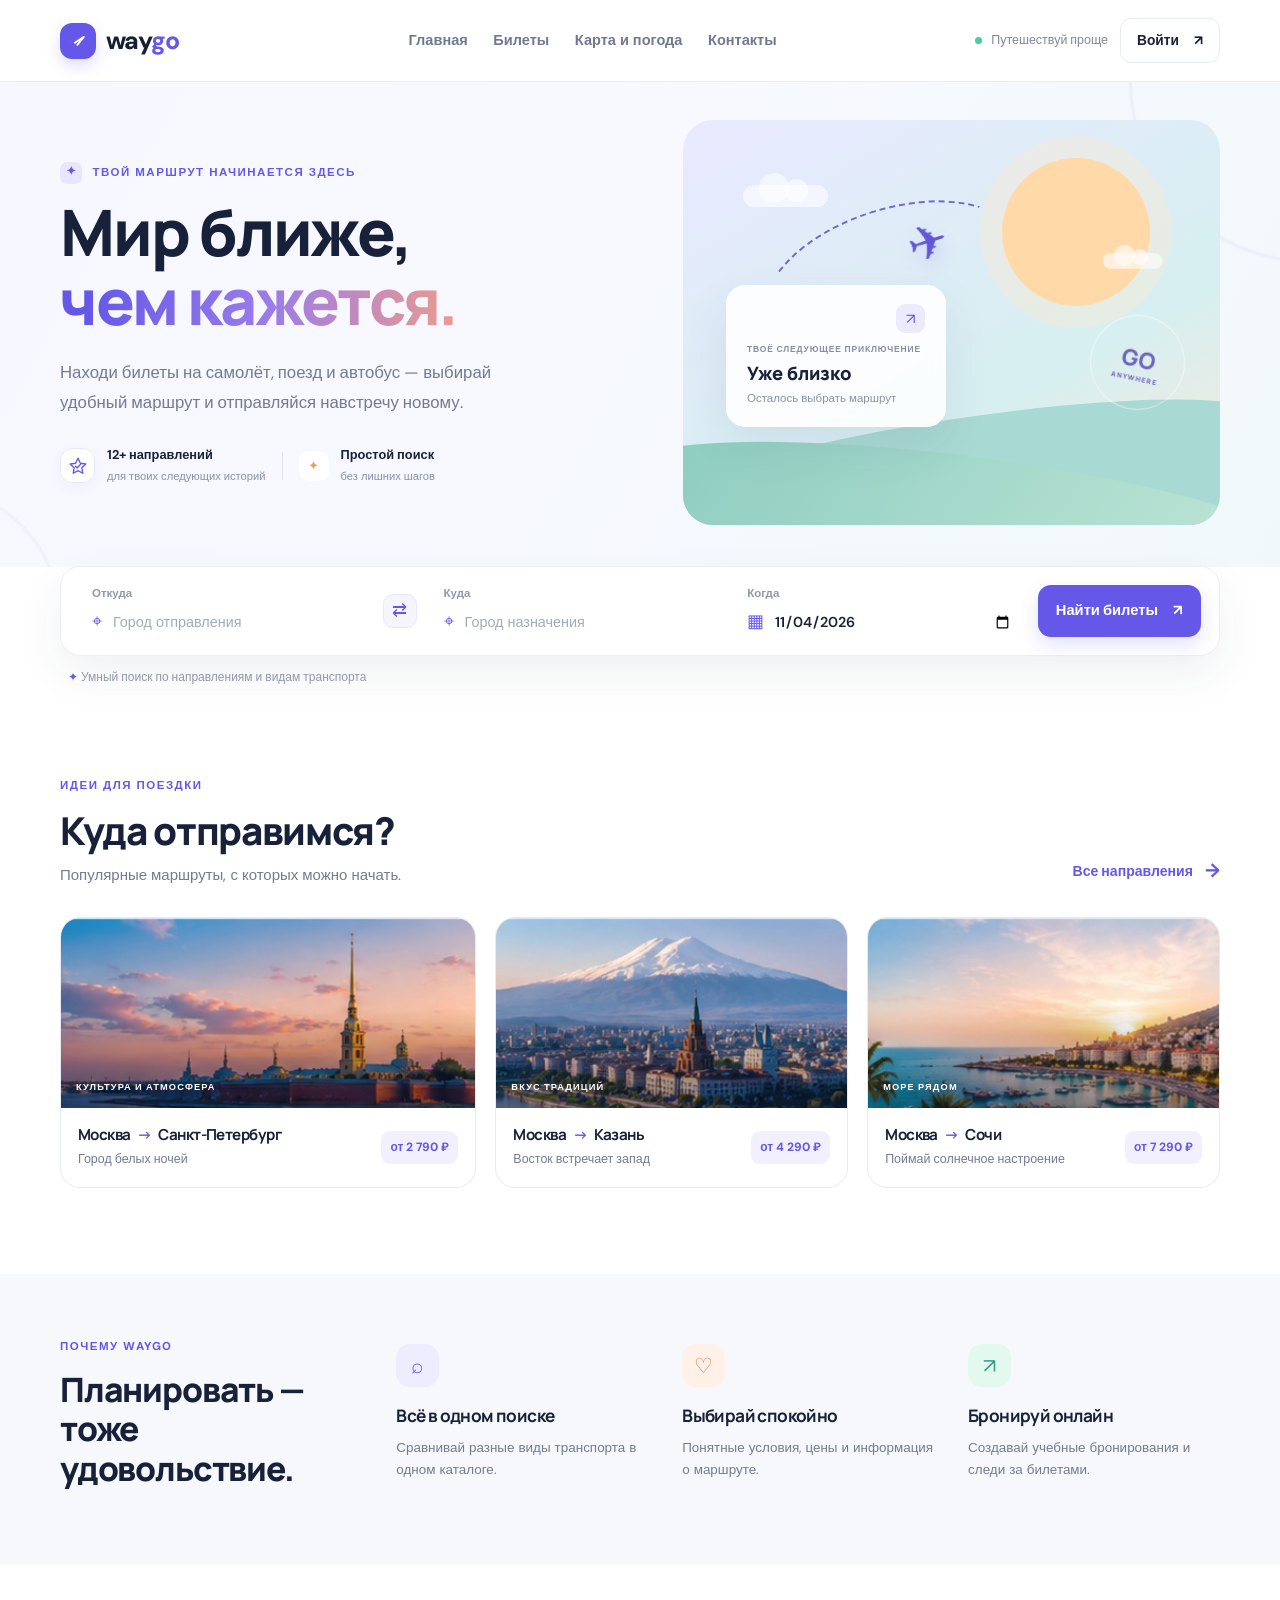
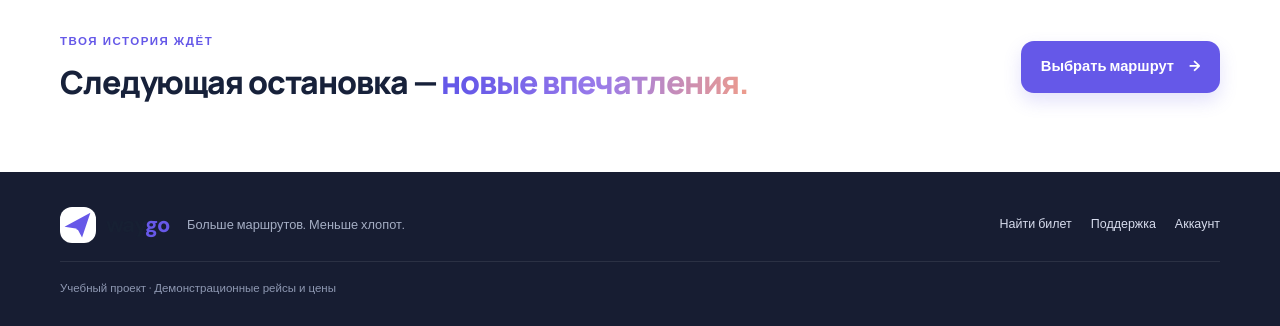
==== commit 5cfb076e: "Fix logo and page alignment" ====
--- a/index.html
+++ b/index.html
@@ -16,7 +16,7 @@
 <a class="skip-link" href="#main">Перейти к содержимому</a>
 <header class="site-header">
   <div class="header-inner">
-    <a class="brand" href="/" aria-label="WayGo — главная"><span class="brand-mark" aria-hidden="true"><svg viewBox="0 0 32 32"><path d="M4 17.5 27 5l-7.4 22-4.2-7.6L4 17.5Z" fill="currentColor"/><path d="m15.4 19.4 5.8-7.1-8 5.2" fill="none" stroke="#fff" stroke-width="1.6" stroke-linecap="round" stroke-linejoin="round"/></svg></span><span>way<span class="brand-accent">go</span></span></a>
+    <a class="brand" href="/" aria-label="WayGo — главная"><span class="brand-mark" aria-hidden="true"><svg viewBox="0 0 32 32" focusable="false"><path d="M4 17.5 27 5l-7.4 22-4.2-7.6L4 17.5Z" fill="currentColor"/><path d="m15.4 19.4 5.8-7.1-8 5.2" fill="none" stroke="var(--logo-cutout,#fff)" stroke-width="1.6" stroke-linecap="round" stroke-linejoin="round"/></svg></span><span>way<span class="brand-accent">go</span></span></a>
     <nav class="main-nav" aria-label="Основная навигация">
       <a href="/" data-nav="home">Главная</a><a href="/catalog" data-nav="catalog">Билеты</a><a href="/explore" data-nav="explore">Карта и погода</a><a href="/contacts" data-nav="contacts">Контакты</a>
     </nav>
@@ -55,5 +55,5 @@
 </section>
 <section class="feature-band"><div class="container feature-inner"><div><div class="eyebrow">ПОЧЕМУ WAYGO</div><h2>Планировать —<br>тоже удовольствие.</h2></div><div class="feature-item"><span class="feature-icon icon-lilac">⌕</span><h3>Всё в одном поиске</h3><p>Сравнивай разные виды транспорта в одном каталоге.</p></div><div class="feature-item"><span class="feature-icon icon-peach">♡</span><h3>Выбирай спокойно</h3><p>Понятные условия, цены и информация о маршруте.</p></div><div class="feature-item"><span class="feature-icon icon-mint">↗</span><h3>Бронируй онлайн</h3><p>Создавай учебные бронирования и следи за билетами.</p></div></div></section>
 <section class="section container bottom-cta"><div><div class="eyebrow">ТВОЯ ИСТОРИЯ ЖДЁТ</div><h2>Следующая остановка — <span class="gradient-text">новые впечатления.</span></h2></div><a href="/catalog" class="button button-primary">Выбрать маршрут <span>→</span></a></section>
-</main><footer class="site-footer"><div class="footer-inner"><a class="brand brand-footer" href="/"><span class="brand-mark" aria-hidden="true"><svg viewBox="0 0 32 32"><path d="M4 17.5 27 5l-7.4 22-4.2-7.6L4 17.5Z" fill="currentColor"/></svg></span><span>way<span class="brand-accent">go</span></span></a><p>Больше маршрутов. Меньше хлопот.</p><div class="footer-links"><a href="/catalog">Найти билет</a><a href="/contacts">Поддержка</a><a href="/auth">Аккаунт</a></div><small>Учебный проект · Демонстрационные рейсы и цены</small></div></footer>
+</main><footer class="site-footer"><div class="footer-inner"><a class="brand brand-footer" href="/" aria-label="WayGo — главная"><span class="brand-mark" aria-hidden="true"><svg viewBox="0 0 32 32" focusable="false"><path d="M4 17.5 27 5l-7.4 22-4.2-7.6L4 17.5Z" fill="currentColor"/><path d="m15.4 19.4 5.8-7.1-8 5.2" fill="none" stroke="var(--logo-cutout,#fff)" stroke-width="1.6" stroke-linecap="round" stroke-linejoin="round"/></svg></span><span>way<span class="brand-accent">go</span></span></a><p>Больше маршрутов. Меньше хлопот.</p><div class="footer-links"><a href="/catalog">Найти билет</a><a href="/contacts">Поддержка</a><a href="/auth">Аккаунт</a></div><small>Учебный проект · Демонстрационные рейсы и цены</small></div></footer>
 </body></html>
--- a/static/style.css
+++ b/static/style.css
@@ -61,3 +61,146 @@
 @media(max-width:720px){.auth-page{min-height:calc(100vh - 205px);padding:28px 0 34px}.auth-layout{width:min(100% - 32px,560px)}.seat-empty-state{min-height:200px;padding:22px 15px}.proof-icon{width:31px;height:31px;flex-basis:31px}.proof-icon svg{width:19px;height:19px}}
 @media(prefers-reduced-motion:reduce){*,*::before,*::after{scroll-behavior:auto!important;animation-duration:.01ms!important;animation-iteration-count:1!important;transition-duration:.01ms!important}}
 .auth-card [id$="-panel"].panel-replay{animation:panel-in .24s ease both}
+
+/* Focused authentication and mini-profile */
+.auth-only{min-height:100vh;background:radial-gradient(circle at 15% 15%,#eeecff 0,transparent 32%),radial-gradient(circle at 85% 80%,#e4f8f1 0,transparent 30%),#f7f8fc;}
+.auth-only-main{min-height:100vh;display:flex;flex-direction:column;align-items:center;justify-content:center;padding:30px 18px;}
+.auth-brand{margin-bottom:25px;font-size:1.8rem;}
+.auth-only-card{width:min(100%,450px);border:1px solid rgba(230,234,242,.9);border-radius:24px;background:#fff;padding:30px;box-shadow:0 24px 80px rgba(34,43,78,.12);}
+.auth-form-title{font-size:clamp(1.8rem,5vw,2.25rem);margin:0 0 8px;}
+.auth-only-card .muted{margin-bottom:20px;}
+.auth-back-link{margin-top:20px;color:#747d92;font-size:.88rem;font-weight:600;}
+.auth-back-link:hover{color:var(--purple);}
+.account-layout{display:grid;grid-template-columns:minmax(260px,.75fr) minmax(0,1.25fr);gap:22px;padding-top:30px;padding-bottom:70px;align-items:start;}
+.profile-card,.account-history{padding:26px;border:1px solid var(--line);border-radius:22px;background:#fff;box-shadow:var(--shadow);}
+.profile-top{display:flex;align-items:center;gap:16px;}
+.profile-avatar{width:64px;height:64px;flex:0 0 64px;display:grid;place-items:center;border-radius:20px;background:linear-gradient(135deg,#6558e8,#9a7bea);color:#fff;font:800 1.7rem Manrope;box-shadow:0 10px 25px #6558e833;}
+.profile-top h2{font-size:1.45rem;margin:0 0 3px;overflow-wrap:anywhere;}
+.profile-top .muted{margin:0;overflow-wrap:anywhere;}
+.profile-stats{display:grid;grid-template-columns:1fr 1fr;gap:12px;margin:25px 0;padding:18px 0;border-top:1px solid var(--line);border-bottom:1px solid var(--line);}
+.profile-stats div{display:flex;flex-direction:column;gap:3px;}
+.profile-stats strong{font:800 1.35rem Manrope;color:var(--ink);}
+.profile-stats span{font-size:.78rem;color:var(--muted);}
+.profile-actions{display:flex;flex-direction:column;gap:10px;}
+.profile-actions .button{width:100%;}
+.account-history .card-heading{margin-bottom:12px;}
+.account-history .card-heading h2{font-size:1.55rem;}
+.account-empty{text-align:center;padding:30px 12px;}
+.account-empty-icon{display:grid;place-items:center;margin:0 auto 14px;width:55px;height:55px;border-radius:17px;background:#f0efff;color:var(--purple);font-size:1.6rem;}
+.account-empty h3{font-size:1.2rem;}
+.account-empty p{font-size:.88rem;}
+@media(max-width:820px){.account-layout{grid-template-columns:1fr;padding-top:22px;gap:16px}.profile-card,.account-history{padding:20px;}}
+@media(max-width:480px){.auth-only-card{padding:22px 18px;border-radius:20px}.auth-brand{margin-bottom:18px}.account-history .card-heading h2{font-size:1.3rem}.profile-top{align-items:flex-start}.profile-avatar{width:54px;height:54px;flex-basis:54px;border-radius:16px}}
+
+/* About page: a distinct editorial section, separate from the contact form. */
+.about-story{display:grid;grid-template-columns:minmax(0,1.6fr) minmax(240px,.8fr);gap:28px;align-items:stretch;margin-top:44px;margin-bottom:36px}
+.about-story-copy,.about-story-note{border:1px solid var(--line,#e4e8f2);border-radius:24px;padding:clamp(24px,4vw,42px);background:#fff;box-shadow:0 12px 35px rgba(26,42,84,.045)}
+.about-story-copy h2{max-width:650px;font-family:Manrope,sans-serif;font-size:clamp(25px,3vw,36px);line-height:1.18;letter-spacing:-.04em;margin:12px 0 18px;color:#19233c}
+.about-story-copy p{color:#65738a;line-height:1.8;margin:10px 0}
+.about-story-note{display:flex;flex-direction:column;justify-content:center;gap:10px;background:linear-gradient(145deg,#f5f4ff,#fff9f5)}
+.about-story-number{font-size:13px;font-weight:800;letter-spacing:.16em;color:#6557e8;margin-bottom:22px}
+.about-story-note strong{font-family:Manrope,sans-serif;font-size:clamp(23px,2.4vw,31px);letter-spacing:-.04em;color:#202944}
+.about-story-note>span:last-child{font-size:13px;color:#7c879b;margin-top:24px}
+/* OpenStreetMap's own embed is used instead of a JS map library. */
+.destination-map{overflow:hidden;border:1px solid #e4e8f2;border-radius:18px;background:#f3f6fb;min-height:360px}
+.destination-map iframe{display:block;width:100%;height:360px;border:0}
+.admin-layout{padding-top:36px;padding-bottom:70px}
+.admin-stats{display:grid;grid-template-columns:repeat(4,minmax(0,1fr));gap:16px;margin-bottom:22px}
+.admin-stat{display:flex;flex-direction:column;gap:7px;padding:22px;border:1px solid #e4e8f2;border-radius:18px;background:#fff;box-shadow:0 8px 24px rgba(26,42,84,.035)}
+.admin-stat strong{font:800 30px Manrope,sans-serif;color:#242d49}.admin-stat span{font-size:13px;color:#6c7890}
+.admin-section{padding:24px;margin:18px 0;min-width:0}.admin-section h2{font:750 21px Manrope,sans-serif;margin:0 0 18px;color:#202944}
+.admin-table-wrap{overflow-x:auto;width:100%}.admin-table{border-collapse:collapse;width:100%;font-size:13px;text-align:left}.admin-table th,.admin-table td{padding:12px 14px;border-bottom:1px solid #edf0f6;vertical-align:top}.admin-table th{font-size:11px;letter-spacing:.06em;text-transform:uppercase;color:#69768d;background:#f8f9fc}.admin-table td{color:#35415b;max-width:340px;overflow-wrap:anywhere}.admin-table tbody tr:hover{background:#fafbff}
+@media(max-width:760px){.about-story{grid-template-columns:1fr}.admin-stats{grid-template-columns:repeat(2,minmax(0,1fr))}.admin-section{padding:16px}.admin-table{min-width:680px}.destination-map,.destination-map iframe{min-height:300px;height:300px}}
+
+
+/* WayGo visual consistency pass: shared alignment, brand mark and stable navigation. */
+:root{--logo-cutout:#fff}
+.container,.header-inner,.footer-inner{width:min(1160px,calc(100% - 48px))}
+.site-header{height:82px}
+.header-inner{display:grid;grid-template-columns:150px minmax(0,1fr) auto;gap:24px;align-items:center}
+.brand{white-space:nowrap;line-height:1;gap:9px}
+.brand-mark{flex:0 0 35px;width:35px;height:35px;display:grid;place-items:center}
+.brand-mark svg{display:block;width:23px;height:23px}
+.main-nav{min-width:0;display:flex;justify-content:center;align-items:center;gap:clamp(14px,2vw,28px);white-space:nowrap}
+.main-nav a{white-space:nowrap}
+.header-actions{min-width:0;justify-self:end;white-space:nowrap;gap:12px}
+.header-actions .button{white-space:nowrap}
+.contacts-layout{grid-template-columns:minmax(0,.92fr) minmax(0,1.08fr);gap:32px;align-items:stretch;padding-top:36px;padding-bottom:76px}
+.contact-info{height:100%;align-content:start;gap:0}
+.contact-card{min-height:94px;padding:18px 0;align-items:center}
+.contact-card>div{min-width:0}
+.contact-card h3,.contact-card p{overflow-wrap:anywhere}
+.contact-disclaimer{margin-top:18px}
+.contact-form-card{height:100%;padding:clamp(22px,3vw,34px);min-width:0}
+.contact-form-card h2{margin-bottom:8px}
+.contact-form-card>p{margin-bottom:22px}
+.contact-form-card .stack-form{gap:10px}
+.contact-form-card .text-input{width:100%;min-width:0}
+.contact-form-card .button-wide{margin-top:4px}
+.contact-form-card .form-message{min-height:1.3em}
+.account-layout{align-items:stretch}
+.profile-card,.account-history{min-width:0}
+.account-history #account-bookings{min-width:0}
+@media(max-width:1000px){.header-inner{grid-template-columns:130px minmax(0,1fr) auto;gap:14px}.main-nav{gap:12px}.main-nav a{font-size:.82rem}.header-actions{gap:8px}.header-actions .button{padding:9px 11px;font-size:.78rem}}
+@media(max-width:800px){.site-header{height:74px}.header-inner{display:flex;justify-content:space-between;gap:12px}.main-nav{justify-content:flex-start;white-space:normal}.contacts-layout{grid-template-columns:minmax(0,1fr) minmax(0,1.1fr);gap:22px}}
+@media(max-width:720px){.container,.header-inner,.footer-inner{width:min(100% - 32px,560px)}.header-inner{display:flex;gap:12px}.main-nav{white-space:normal}.header-actions{margin-left:auto}.contacts-layout{grid-template-columns:minmax(0,1fr);gap:24px;padding-top:25px;padding-bottom:50px}.contact-form-card{height:auto}.contact-info{height:auto}.contact-card{min-height:82px}.brand-mark{flex-basis:32px;width:32px;height:32px}.brand-mark svg{width:22px;height:22px}}
+@media(max-width:390px){.container,.header-inner,.footer-inner{width:calc(100% - 24px)}.header-inner{gap:8px}.brand{gap:6px}.header-actions{gap:6px}}
+.brand-footer{--logo-cutout:var(--purple)}
+
+/* Единый логотип WayGo на всех страницах */
+.site-header .brand,
+.site-footer .brand {
+    display: inline-flex;
+    align-items: center;
+    gap: 10px;
+    color: #172033;
+    text-decoration: none;
+    font-family: inherit;
+    font-size: 25px;
+    font-weight: 800;
+    line-height: 1;
+    letter-spacing: -1px;
+    white-space: nowrap;
+}
+
+.site-header .brand-mark,
+.site-footer .brand-mark {
+    display: inline-flex;
+    align-items: center;
+    justify-content: center;
+    flex: 0 0 36px;
+    width: 36px;
+    height: 36px;
+    color: #6758e8;
+}
+
+.site-header .brand-mark svg,
+.site-footer .brand-mark svg {
+    display: block;
+    width: 100%;
+    height: 100%;
+}
+
+.site-header .brand-accent,
+.site-footer .brand-accent {
+    color: #6758e8;
+}
+
+/* Не увеличивать логотип в подвале */
+.site-footer .brand {
+    font-size: 22px;
+}
+
+@media (max-width: 480px) {
+    .site-header .brand {
+        font-size: 22px;
+        gap: 7px;
+    }
+
+    .site-header .brand-mark {
+        flex-basis: 32px;
+        width: 32px;
+        height: 32px;
+    }
+}
+
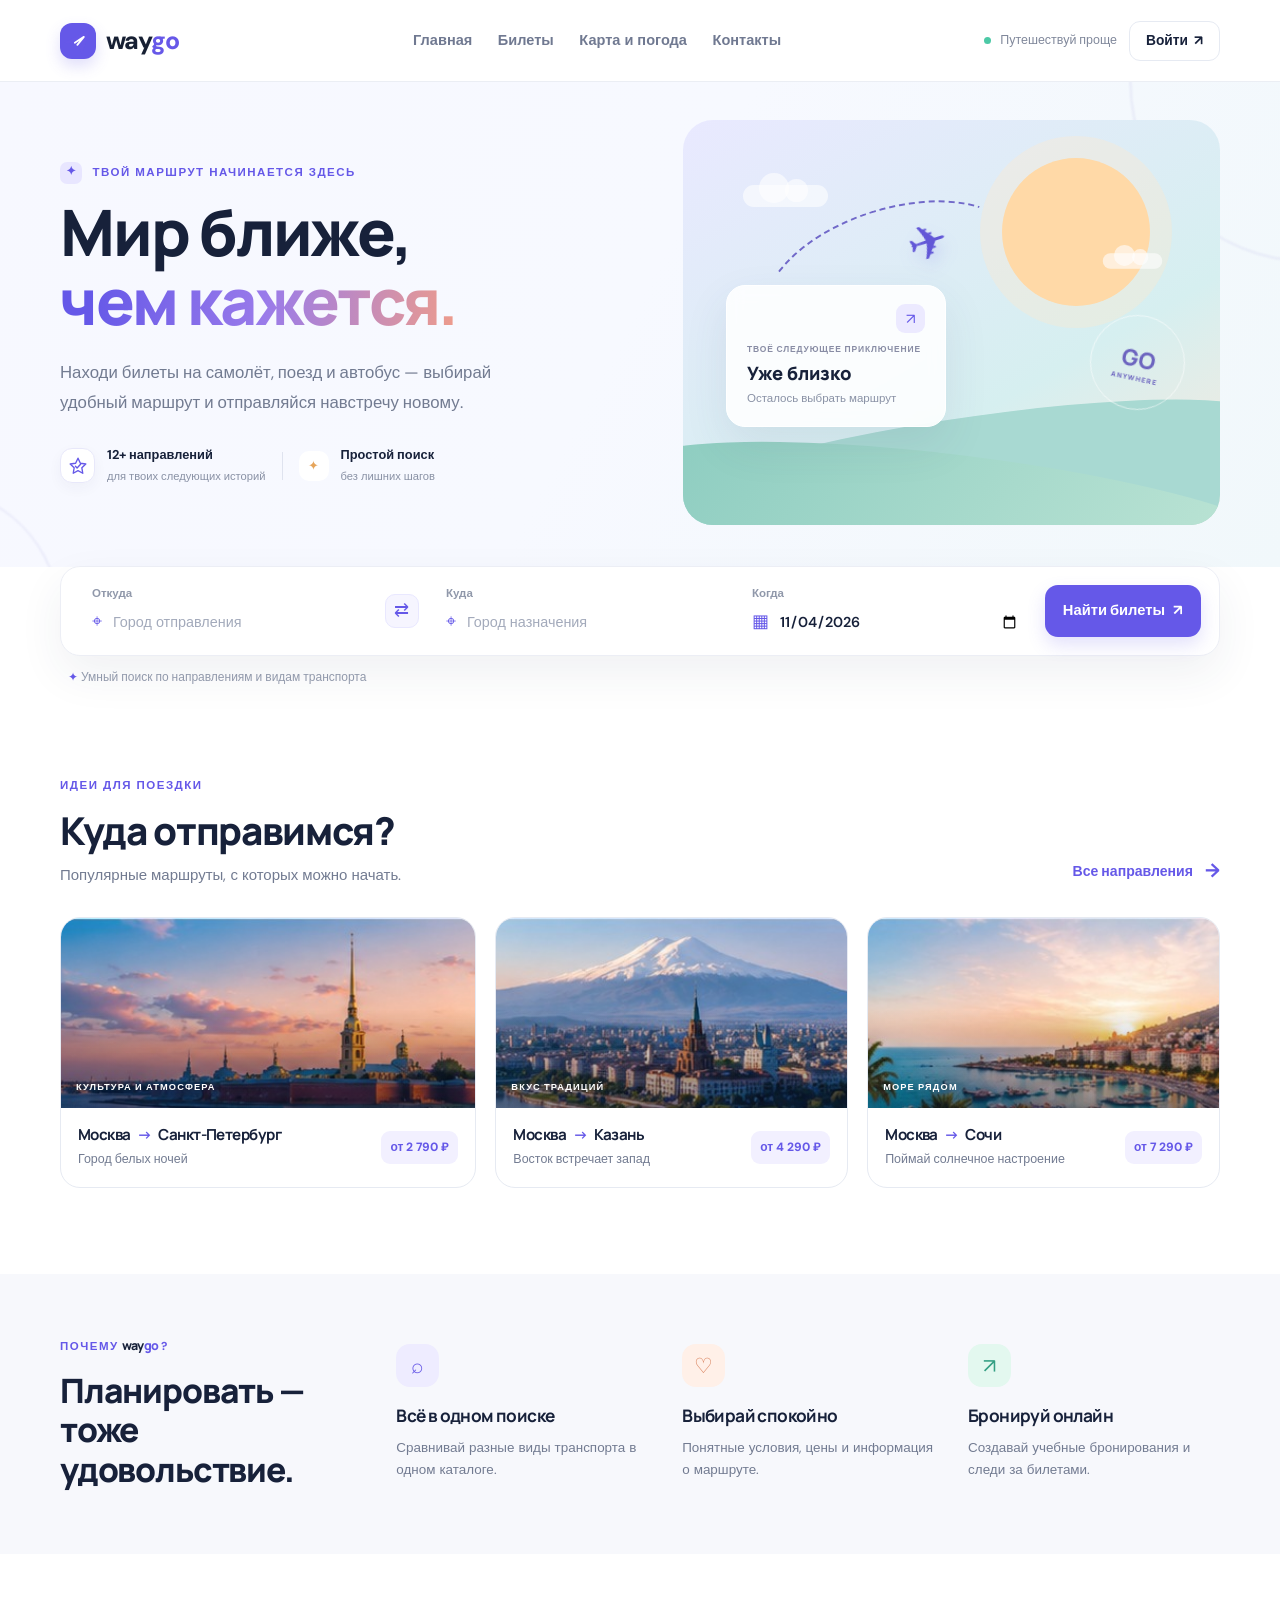
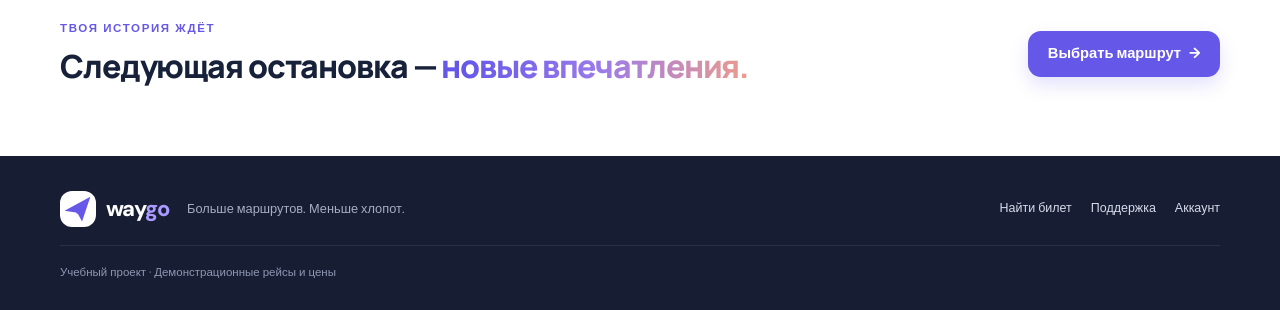
==== commit 53b7692f: "Polish homepage branding and catalog price column alignment. Style the Why waygo? eyebrow like the l" ====
--- a/index.html
+++ b/index.html
@@ -53,7 +53,7 @@
   <article class="destination-card"><div class="destination-visual visual-sochi"><span class="visual-label">МОРЕ РЯДОМ</span></div><div class="destination-info"><div><h3>Москва <span>→</span> Сочи</h3><p>Поймай солнечное настроение</p></div><span class="price-tag">от 7 290 ₽</span></div><a class="card-hit" href="/catalog?origin=Москва&destination=Сочи" aria-label="Билеты из Москвы в Сочи"></a></article>
  </div>
 </section>
-<section class="feature-band"><div class="container feature-inner"><div><div class="eyebrow">ПОЧЕМУ WAYGO</div><h2>Планировать —<br>тоже удовольствие.</h2></div><div class="feature-item"><span class="feature-icon icon-lilac">⌕</span><h3>Всё в одном поиске</h3><p>Сравнивай разные виды транспорта в одном каталоге.</p></div><div class="feature-item"><span class="feature-icon icon-peach">♡</span><h3>Выбирай спокойно</h3><p>Понятные условия, цены и информация о маршруте.</p></div><div class="feature-item"><span class="feature-icon icon-mint">↗</span><h3>Бронируй онлайн</h3><p>Создавай учебные бронирования и следи за билетами.</p></div></div></section>
-<section class="section container bottom-cta"><div><div class="eyebrow">ТВОЯ ИСТОРИЯ ЖДЁТ</div><h2>Следующая остановка — <span class="gradient-text">новые впечатления.</span></h2></div><a href="/catalog" class="button button-primary">Выбрать маршрут <span>→</span></a></section>
+<section class="feature-band"><div class="container feature-inner"><div class="feature-lead"><div class="eyebrow">ПОЧЕМУ <span class="brand-inline">way<span class="brand-accent">go</span></span>?</div><h2>Планировать —<br>тоже удовольствие.</h2></div><div class="feature-item"><span class="feature-icon icon-lilac">⌕</span><h3>Всё в одном поиске</h3><p>Сравнивай разные виды транспорта в одном каталоге.</p></div><div class="feature-item"><span class="feature-icon icon-peach">♡</span><h3>Выбирай спокойно</h3><p>Понятные условия, цены и информация о маршруте.</p></div><div class="feature-item"><span class="feature-icon icon-mint">↗</span><h3>Бронируй онлайн</h3><p>Создавай учебные бронирования и следи за билетами.</p></div></div></section>
+<section class="section container bottom-cta"><div class="bottom-cta-copy"><div class="eyebrow">ТВОЯ ИСТОРИЯ ЖДЁТ</div><h2>Следующая остановка — <span class="gradient-text">новые впечатления.</span></h2></div><a href="/catalog" class="button button-primary">Выбрать маршрут <span>→</span></a></section>
 </main><footer class="site-footer"><div class="footer-inner"><a class="brand brand-footer" href="/" aria-label="WayGo — главная"><span class="brand-mark" aria-hidden="true"><svg viewBox="0 0 32 32" focusable="false"><path d="M4 17.5 27 5l-7.4 22-4.2-7.6L4 17.5Z" fill="currentColor"/><path d="m15.4 19.4 5.8-7.1-8 5.2" fill="none" stroke="var(--logo-cutout,#fff)" stroke-width="1.6" stroke-linecap="round" stroke-linejoin="round"/></svg></span><span>way<span class="brand-accent">go</span></span></a><p>Больше маршрутов. Меньше хлопот.</p><div class="footer-links"><a href="/catalog">Найти билет</a><a href="/contacts">Поддержка</a><a href="/auth">Аккаунт</a></div><small>Учебный проект · Демонстрационные рейсы и цены</small></div></footer>
 </body></html>
--- a/static/style.css
+++ b/static/style.css
@@ -19,7 +19,7 @@
 
 
 /* Usability pass: legible route badges, predictable wrapping and destination weather/maps */
-.trip-badge{font-size:.84rem;line-height:1.35;letter-spacing:.015em;padding:7px 11px;margin-bottom:13px;max-width:100%;white-space:normal;overflow-wrap:anywhere;vertical-align:top}
+.trip-badge{font-size:.84rem;line-height:1.35;letter-spacing:.015em;padding:7px 11px;margin:0 0 13px -11px;max-width:100%;white-space:normal;overflow-wrap:anywhere;vertical-align:top}
 .trip-card{min-width:0;align-items:center}.trip-card>div:first-child{min-width:0}.trip-mainline{min-width:0}.trip-city{min-width:0}.trip-city small{overflow-wrap:anywhere}.trip-price{min-width:140px}.trip-price .button{white-space:normal;text-align:center}
 .explore-layout{display:grid;grid-template-columns:minmax(280px,.78fr) minmax(0,1.22fr);gap:22px;padding-top:26px;padding-bottom:48px;align-items:stretch}.content-card{background:#fff;border:1px solid var(--line);border-radius:20px;padding:25px;box-shadow:0 12px 32px rgba(34,43,78,.045);min-width:0}.explore-search-card h2,.explore-map-card h2,.weather-card h2{font-size:1.45rem;margin-bottom:15px}.explore-form label{display:block;font-size:.8rem;font-weight:700;color:#59647b;margin-bottom:7px}.explore-input-row{display:flex;gap:9px;align-items:center}.explore-input-row input{min-width:0;flex:1}.explore-input-row .button{padding:12px 15px}.weather-panel{display:flex;align-items:center;gap:18px;min-height:150px;padding:22px 0 10px}.weather-icon{display:grid;place-items:center;flex:0 0 74px;width:74px;height:74px;border-radius:22px;background:linear-gradient(145deg,#e8eaff,#f0f8ff);font-size:2.5rem}.weather-details{min-width:0}.weather-place{font-size:.85rem;font-weight:800;color:var(--muted)}.weather-temperature{font:800 2.5rem/1.1 Manrope,sans-serif;letter-spacing:-.06em;margin:3px 0}.weather-details h3{font-size:1rem;margin:0 0 5px}.weather-details p{font-size:.75rem;line-height:1.5;margin:0;overflow-wrap:anywhere}.weather-attribution,.map-footnote{font-size:.72rem;color:#9098aa;margin:12px 0 0}.map-heading{display:flex;justify-content:space-between;align-items:flex-start;gap:12px}.map-heading h2{margin-bottom:15px}.map-heading .text-link{white-space:nowrap;font-size:.77rem}.destination-map{width:100%;height:390px;border-radius:15px;overflow:hidden;background:#eef1f7;z-index:0}.ticket-map{height:300px;margin:18px 0}.ticket-weather-block{margin-top:20px}.ticket-weather-title{font-size:1.3rem;margin-bottom:12px}.ticket-weather-summary{min-height:100px}.ticket-weather-summary .weather-icon{float:left;margin-right:16px}.ticket-weather-summary .weather-details{padding-top:4px}.weather-loading{padding:25px 0;color:var(--muted);font-size:.86rem}.explore-bottom{display:flex;justify-content:space-between;align-items:center;gap:25px;padding-bottom:80px}.explore-bottom h2{font-size:1.6rem}.explore-bottom p{margin-bottom:0}.booking-help-card .button{white-space:normal;margin-top:5px}.weather-card{padding:22px}.weather-card h2{overflow-wrap:anywhere}.booking-aside .weather-card{min-width:0}
 @media(max-width:900px){.explore-layout{grid-template-columns:1fr}.destination-map{height:340px}.explore-bottom{padding-bottom:55px}}
@@ -101,16 +101,23 @@
 .about-story-number{font-size:13px;font-weight:800;letter-spacing:.16em;color:#6557e8;margin-bottom:22px}
 .about-story-note strong{font-family:Manrope,sans-serif;font-size:clamp(23px,2.4vw,31px);letter-spacing:-.04em;color:#202944}
 .about-story-note>span:last-child{font-size:13px;color:#7c879b;margin-top:24px}
-/* OpenStreetMap's own embed is used instead of a JS map library. */
-.destination-map{overflow:hidden;border:1px solid #e4e8f2;border-radius:18px;background:#f3f6fb;min-height:360px}
-.destination-map iframe{display:block;width:100%;height:360px;border:0}
+/* Interactive Leaflet map: zoom controls only, no attribution chrome. */
+.destination-map{overflow:hidden;border:1px solid #e4e8f2;border-radius:18px;background:#f3f6fb;min-height:360px;height:360px;position:relative}
+.destination-map .leaflet-container{width:100%;height:100%;min-height:360px;border-radius:18px;font:inherit;background:#eef2f8}
+.destination-map .leaflet-control-attribution,.destination-map .leaflet-control-attribution *{display:none!important}
+.destination-map .leaflet-control-zoom{border:0!important;box-shadow:0 8px 20px rgba(34,43,78,.12)!important;margin:14px!important;border-radius:12px;overflow:hidden}
+.destination-map .leaflet-control-zoom a{width:36px!important;height:36px!important;line-height:36px!important;font-size:18px!important;color:#2a3554!important;background:#fff!important;border-bottom:1px solid #edf0f6!important}
+.destination-map .leaflet-control-zoom a:hover{background:#f5f3ff!important;color:var(--purple)!important}
+.map-loading,.destination-map .empty-state{display:grid;place-items:center;height:100%;min-height:360px;margin:0;padding:20px;text-align:center}
+.weather-panel{min-height:160px}
+.weather-attribution{display:none}
 .admin-layout{padding-top:36px;padding-bottom:70px}
 .admin-stats{display:grid;grid-template-columns:repeat(4,minmax(0,1fr));gap:16px;margin-bottom:22px}
 .admin-stat{display:flex;flex-direction:column;gap:7px;padding:22px;border:1px solid #e4e8f2;border-radius:18px;background:#fff;box-shadow:0 8px 24px rgba(26,42,84,.035)}
 .admin-stat strong{font:800 30px Manrope,sans-serif;color:#242d49}.admin-stat span{font-size:13px;color:#6c7890}
 .admin-section{padding:24px;margin:18px 0;min-width:0}.admin-section h2{font:750 21px Manrope,sans-serif;margin:0 0 18px;color:#202944}
 .admin-table-wrap{overflow-x:auto;width:100%}.admin-table{border-collapse:collapse;width:100%;font-size:13px;text-align:left}.admin-table th,.admin-table td{padding:12px 14px;border-bottom:1px solid #edf0f6;vertical-align:top}.admin-table th{font-size:11px;letter-spacing:.06em;text-transform:uppercase;color:#69768d;background:#f8f9fc}.admin-table td{color:#35415b;max-width:340px;overflow-wrap:anywhere}.admin-table tbody tr:hover{background:#fafbff}
-@media(max-width:760px){.about-story{grid-template-columns:1fr}.admin-stats{grid-template-columns:repeat(2,minmax(0,1fr))}.admin-section{padding:16px}.admin-table{min-width:680px}.destination-map,.destination-map iframe{min-height:300px;height:300px}}
+@media(max-width:760px){.about-story{grid-template-columns:1fr}.admin-stats{grid-template-columns:repeat(2,minmax(0,1fr))}.admin-section{padding:16px}.admin-table{min-width:680px}.destination-map,.destination-map .leaflet-container,.map-loading{min-height:300px;height:300px}}
 
 
 /* WayGo visual consistency pass: shared alignment, brand mark and stable navigation. */
@@ -186,9 +193,73 @@
     color: #6758e8;
 }
 
-/* Не увеличивать логотип в подвале */
+/* Не увеличивать логотип в подвале; «way» белый на тёмном фоне */
 .site-footer .brand {
     font-size: 22px;
+    color: #fff;
+}
+.site-footer .brand .brand-accent {
+    color: #a99bff;
+}
+
+/* Brand word in section eyebrows, e.g. «ПОЧЕМУ waygo?» */
+.brand-inline{
+    display:inline-block;
+    font-family:Manrope,"DM Sans",sans-serif;
+    font-weight:800;
+    letter-spacing:-.07em;
+    text-transform:none;
+    color:#17213a;
+    line-height:1;
+    font-size:1.08em;
+}
+.feature-band .eyebrow .brand-inline{color:#17213a}
+.feature-band .eyebrow .brand-inline .brand-accent,
+.brand-inline .brand-accent{color:var(--purple)}
+.feature-band .eyebrow{
+    display:flex;
+    align-items:baseline;
+    flex-wrap:wrap;
+    gap:.3em;
+    margin-bottom:14px;
+}
+.feature-lead{min-width:0}
+.feature-lead h2{margin-bottom:0}
+.bottom-cta{
+    display:flex;
+    justify-content:space-between;
+    align-items:center;
+    gap:28px;
+}
+.bottom-cta-copy{
+    display:flex;
+    flex-direction:column;
+    justify-content:center;
+    align-items:flex-start;
+    gap:12px;
+    min-width:0;
+    flex:1 1 auto;
+}
+.bottom-cta .eyebrow{
+    margin:0;
+    letter-spacing:.14em;
+    line-height:1.2;
+}
+.bottom-cta h2{
+    margin:0;
+    max-width:690px;
+    font-size:clamp(1.7rem,3vw,2rem);
+    line-height:1.2;
+}
+.bottom-cta .button{
+    flex-shrink:0;
+    align-self:center;
+    margin:0;
+}
+@media(max-width:720px){
+    .bottom-cta{flex-direction:column;align-items:stretch;gap:18px;padding-top:48px;padding-bottom:52px}
+    .bottom-cta .button{width:100%}
+    .feature-band .eyebrow{margin-bottom:12px}
 }
 
 @media (max-width: 480px) {
@@ -204,3 +275,84 @@
     }
 }
 
+/* Выравнивание кнопок и админ-вкладки БД */
+.button{gap:8px;min-height:46px;line-height:1.2;box-sizing:border-box}
+.button-small{min-height:40px;padding:10px 16px;gap:6px}
+.header-actions{display:flex;align-items:center;gap:12px}
+.header-actions .button{min-height:40px;height:40px;padding:0 16px}
+.menu-toggle{display:none;align-items:center;justify-content:center;min-width:40px;min-height:40px;height:40px;padding:0 10px;line-height:1}
+@media(max-width:720px){.menu-toggle{display:inline-flex}}
+.profile-actions{display:grid;gap:10px}
+.profile-actions .button{width:100%;min-height:46px;height:46px;padding:0 18px;justify-content:center}
+.trip-price{display:flex;flex-direction:column;align-items:flex-end;justify-content:center;gap:12px;align-self:center}
+.trip-price .button{min-height:40px;height:40px;padding:0 14px;width:100%;max-width:140px}
+.explore-input-row{align-items:stretch}
+.explore-input-row .text-input,.explore-input-row .button{min-height:46px;height:46px}
+.explore-input-row .button{padding:0 18px}
+.search-submit{min-height:46px;align-self:stretch}
+.detail-bottom{display:flex;align-items:center;justify-content:space-between;gap:16px;flex-wrap:wrap}
+.detail-bottom .button{min-height:46px;height:46px;padding:0 20px;width:auto}
+.admin-tabs{display:flex;flex-wrap:wrap;gap:8px;margin:0 0 18px;padding:6px;border:1px solid var(--line);border-radius:16px;background:#f7f8fc}
+.admin-tab{flex:1 1 120px;min-height:42px;border:0;border-radius:12px;background:transparent;color:#667188;font-weight:700;font-size:.88rem;padding:0 14px;transition:background .18s,color .18s,box-shadow .18s}
+.admin-tab:hover{color:var(--purple);background:#fff}
+.admin-tab.is-active{background:#fff;color:var(--purple);box-shadow:0 6px 16px rgba(34,43,78,.08)}
+.admin-db-note{margin:0 0 16px;font-size:.88rem}
+.admin-db-tables{display:grid;grid-template-columns:repeat(auto-fit,minmax(140px,1fr));gap:10px;margin-bottom:22px}
+.admin-db-chip{display:flex;flex-direction:column;gap:4px;padding:14px 16px;border:1px solid #e4e8f2;border-radius:14px;background:#fafbff}
+.admin-db-chip strong{font-size:.92rem;color:#202944}
+.admin-db-chip span{font-size:.76rem;color:#6c7890}
+.admin-subheading{font:750 1rem Manrope,sans-serif;margin:8px 0 14px;color:#202944}
+@media(max-width:760px){.admin-tabs{gap:6px}.admin-tab{flex:1 1 calc(50% - 6px);font-size:.82rem}.detail-bottom .button{width:100%}}
+
+/* Только цена + «за пассажира» + кнопка «Выбрать» — ровная правая колонка */
+.trip-price{
+  min-width:140px;
+  width:140px;
+  display:flex;
+  flex-direction:column;
+  align-items:stretch;
+  justify-content:center;
+  gap:10px;
+  align-self:center;
+}
+.trip-price-value{
+  display:flex;
+  flex-direction:column;
+  align-items:center;
+  gap:2px;
+  text-align:center;
+}
+.trip-price-value strong{
+  font:800 1.2rem Manrope,sans-serif;
+  white-space:nowrap;
+  line-height:1.15;
+}
+.trip-price-value small{
+  color:#8a92a6;
+  font-size:.7rem;
+  line-height:1.2;
+}
+.trip-price .button{
+  width:100%;
+  max-width:none;
+  min-height:40px;
+  height:40px;
+  padding:0 12px;
+  white-space:nowrap;
+  text-align:center;
+  font-size:.8rem;
+  gap:8px;
+}
+@media(max-width:720px){
+  .trip-price{
+    width:100%;
+    min-width:0;
+    flex-direction:row;
+    align-items:center;
+    justify-content:space-between;
+    gap:12px;
+  }
+  .trip-price-value{align-items:flex-start;text-align:left}
+  .trip-price .button{width:auto;min-width:120px}
+}
+
